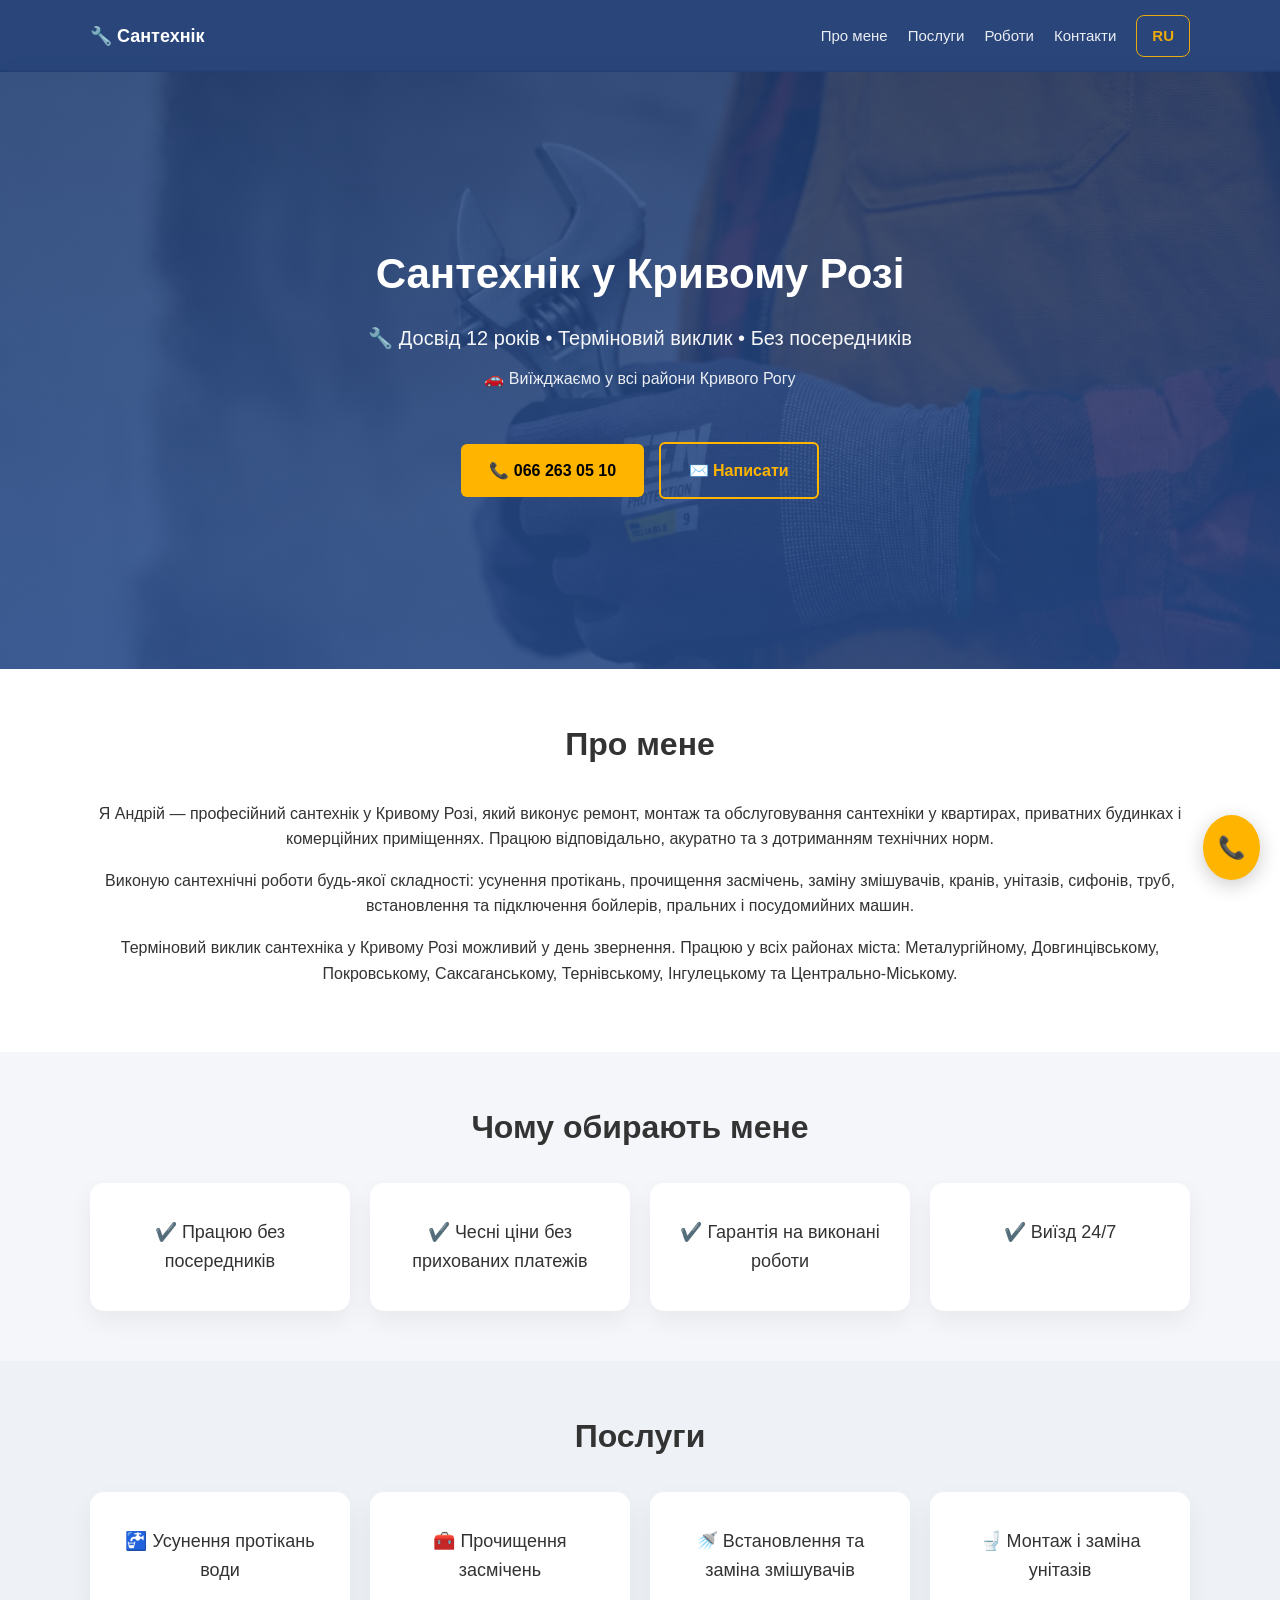
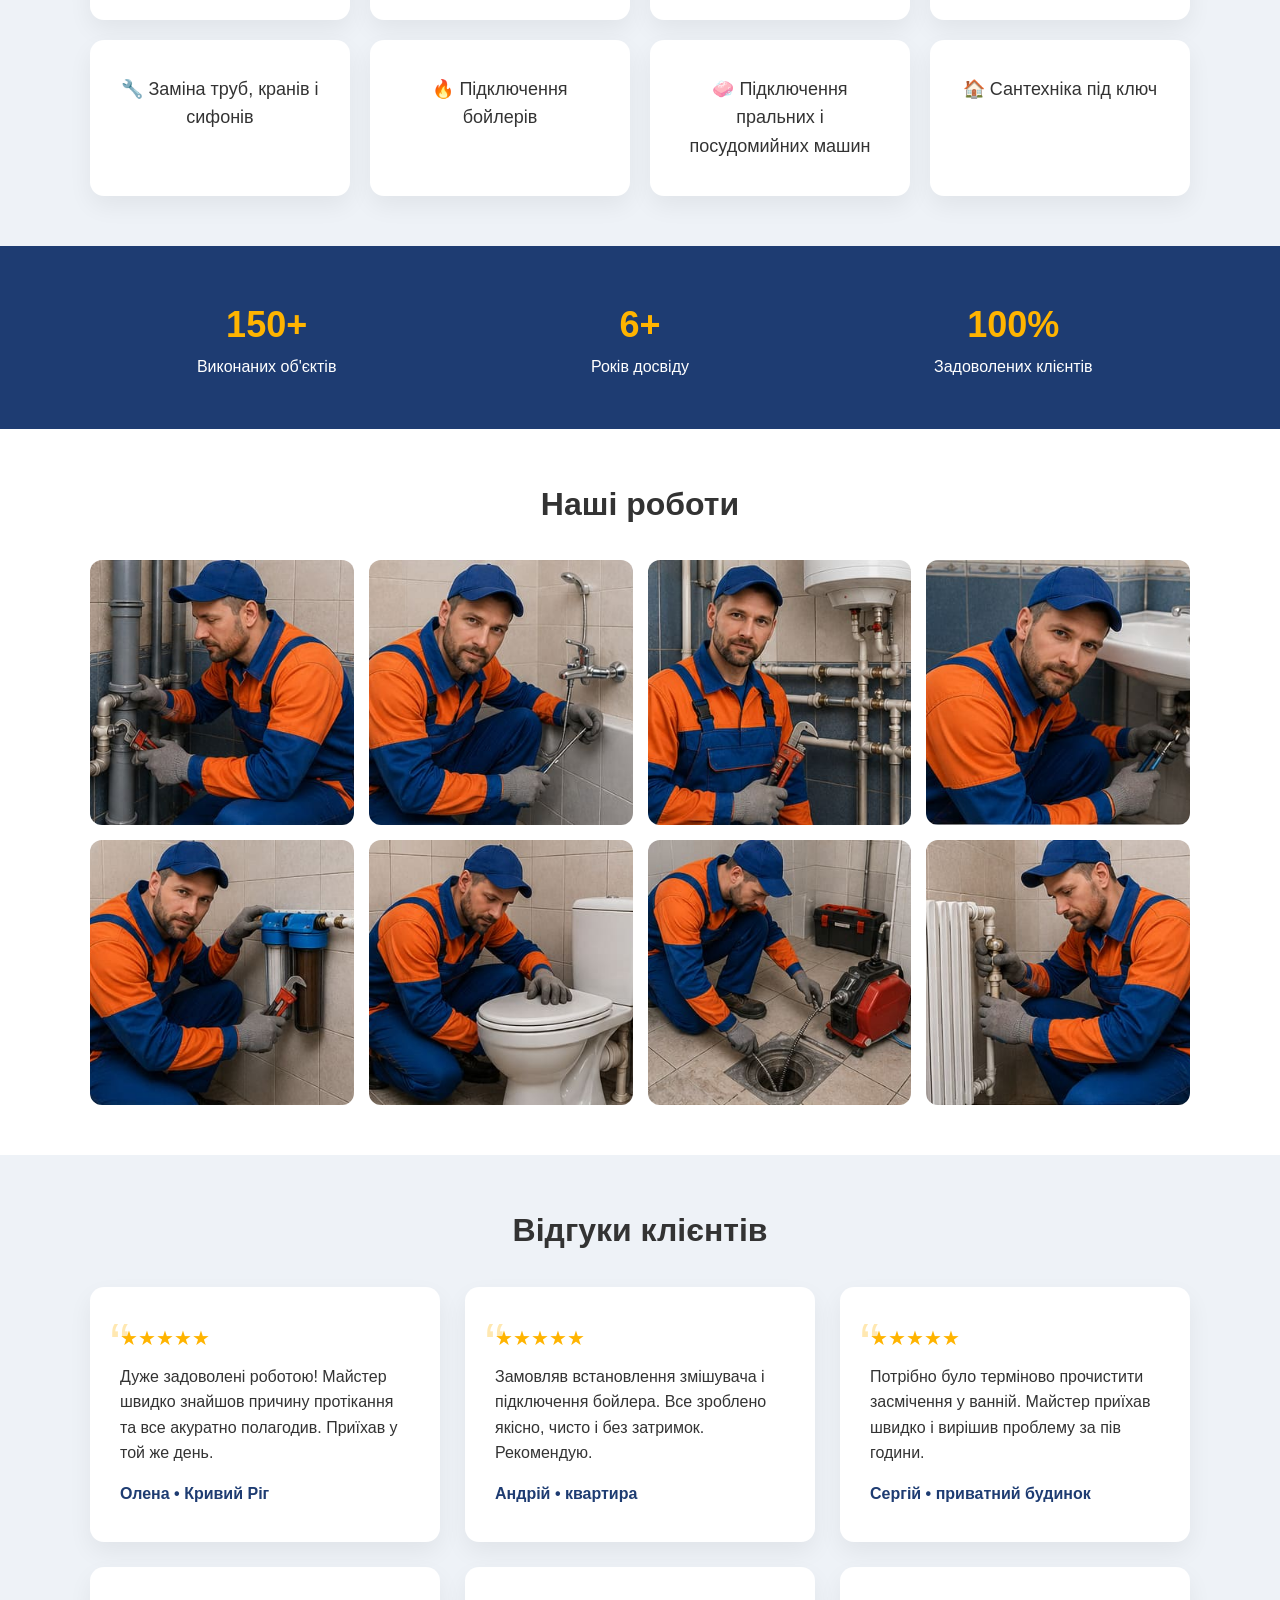
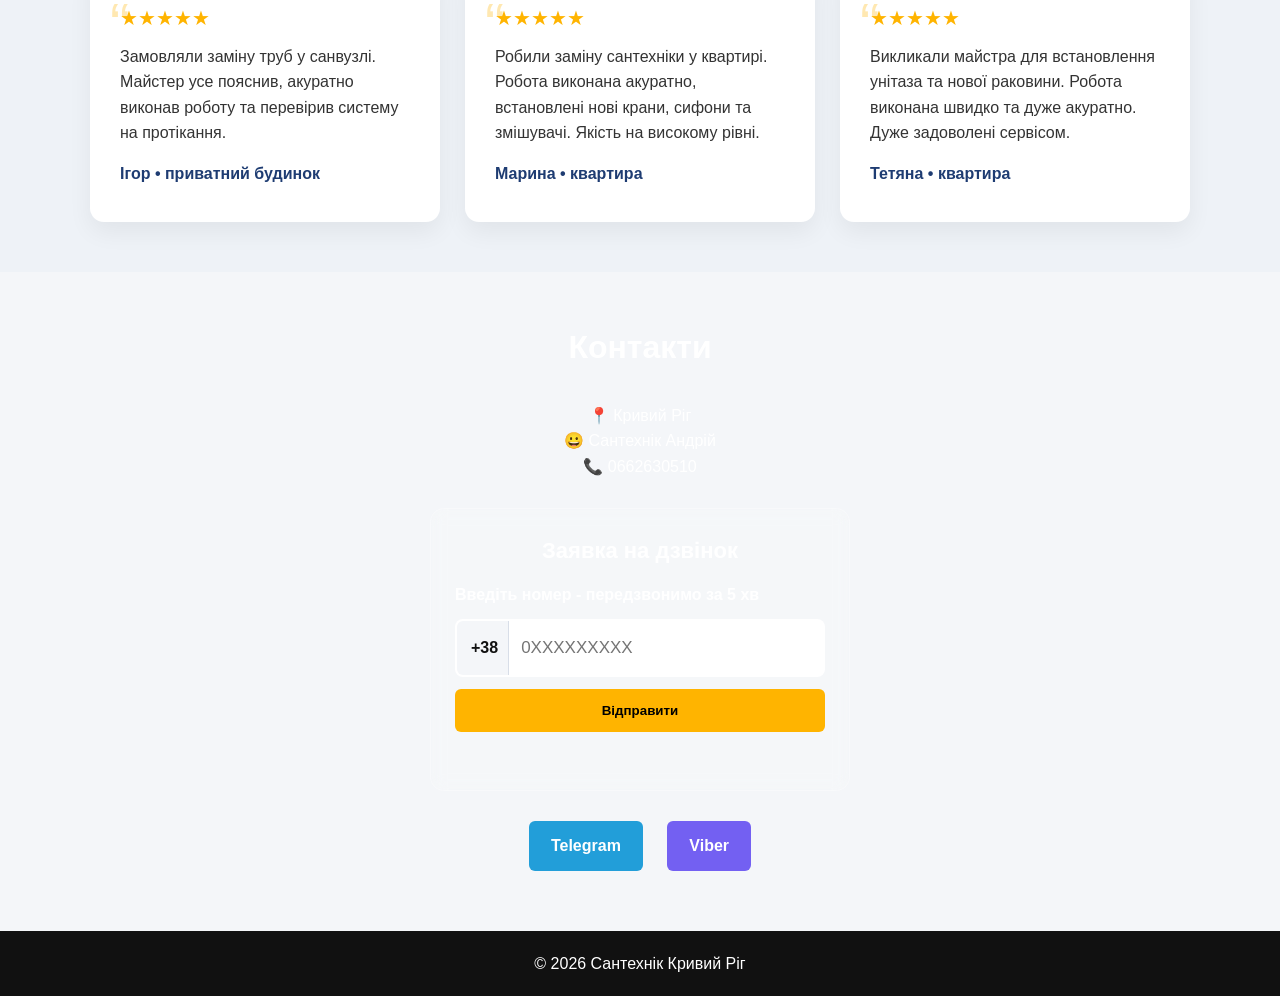
==== index.html @ 6a86d787 "Update index.html" ====
<!DOCTYPE html>
<html lang="uk">
<head>
<meta charset="UTF-8">
<meta name="viewport" content="width=device-width, initial-scale=1.0">

<title>Сантехнік у Кривому Розі | Виклик сантехніка 24/7</title>
<meta name="description" content="Приватний сантехнік у Кривому Розі. Терміновий виклик, усунення протікань і засмічень, заміна змішувачів, унітазів, труб, сифонів та підключення бойлерів. Виїзд у день звернення.">
<meta name="keywords" content="сантехнік кривий ріг, виклик сантехніка кривий ріг, аварійний сантехнік кривий ріг, сантехнічні роботи кривий ріг, ремонт сантехніки кривий ріг, прочищення засмічень кривий ріг, заміна труб кривий ріг">

<link rel="canonical" href="https://santehnik-krivoy-rog.pp.ua/">
<link rel="alternate" hreflang="uk" href="https://santehnik-krivoy-rog.pp.ua/">
<link rel="alternate" hreflang="ru" href="https://santehnik-krivoy-rog.pp.ua/ru/">
<link rel="alternate" hreflang="x-default" href="https://santehnik-krivoy-rog.pp.ua/">

<link rel="stylesheet" href="style.css">
<link rel="icon" href="./images/logo.svg" type="image/svg+xml">

<script type="application/ld+json">
{
  "@context": "https://schema.org",
  "@type": [
    "ProfessionalService",
    "Plumber"
  ],
  "name": "Сантехнік у Кривому Розі — приватний майстер",
  "image": "https://santehnik-krivoy-rog.pp.ua/images/logo.svg",
  "description": "Приватний сантехнік у Кривому Розі. Терміновий виклик, усунення протікань і засмічень, заміна змішувачів, труб, сифонів та підключення бойлерів.",
  "url": "https://santehnik-krivoy-rog.pp.ua",
  "telephone": "+380662630510",
  "priceRange": "від 500 грн",
  "openingHours": "Mo-Su 00:00-23:59",
  "address": {
    "@type": "PostalAddress",
    "addressLocality": "Кривий Ріг",
    "addressRegion": "Дніпропетровська область",
    "postalCode": "50000",
    "addressCountry": "UA"
  },
  "areaServed": [
    {
      "@type": "Place",
      "name": "Металургійний район, Кривий Ріг"
    },
    {
      "@type": "Place",
      "name": "Довгинцівський район, Кривий Ріг"
    },
    {
      "@type": "Place",
      "name": "Покровський район, Кривий Ріг"
    },
    {
      "@type": "Place",
      "name": "Саксаганський район, Кривий Ріг"
    },
    {
      "@type": "Place",
      "name": "Тернівський район, Кривий Ріг"
    },
    {
      "@type": "Place",
      "name": "Інгулецький район, Кривий Ріг"
    },
    {
      "@type": "Place",
      "name": "Центрально-Міський район, Кривий Ріг"
    },
    {
      "@type": "Place",
      "name": "95 квартал, Кривий Ріг"
    },
    {
      "@type": "Place",
      "name": "Соцмісто, Кривий Ріг"
    },
    {
      "@type": "Place",
      "name": "Ювілейна, Кривий Ріг"
    }
  ]
}
</script>
</head>

<body>
<nav class="navbar" id="navbar">
  <div class="nav-container">
    <div class="logo">🔧 Сантехнік</div>
    <button class="burger" id="burger" aria-label="Меню" aria-expanded="false">☰</button>
    <div class="nav-links" id="navLinks">
      <a href="#about">Про мене</a>
      <a href="#services">Послуги</a>
      <a href="#works">Роботи</a>
      <a href="#contacts">Контакти</a>
      <a href="/ru/" class="lang-switch-btn">RU</a>
    </div>
  </div>
</nav>

<header>
  <div class="container hero">
    <h1>Сантехнік у Кривому Розі</h1>
    <p class="subtitle">🔧 Досвід 12 років • Терміновий виклик • Без посередників</p>
    <p class="areas">🚗 Виїжджаємо у всі райони Кривого Рогу</p>
    <div class="hero-buttons">
      <a href="tel:+380662630510" class="btn">📞 066 263 05 10</a>
      <a href="#callback" class="btn btn-outline">✉️ Написати</a>
    </div>
  </div>
</header>

<main>
<section id="about" class="about">
  <div class="container">
    <h2>Про мене</h2>
    <p>Я Андрій — професійний сантехнік у Кривому Розі, який виконує ремонт, монтаж та обслуговування сантехніки у квартирах, приватних будинках і комерційних приміщеннях. Працюю відповідально, акуратно та з дотриманням технічних норм.</p>
    <p>Виконую сантехнічні роботи будь-якої складності: усунення протікань, прочищення засмічень, заміну змішувачів, кранів, унітазів, сифонів, труб, встановлення та підключення бойлерів, пральних і посудомийних машин.</p>
    <p>Терміновий виклик сантехніка у Кривому Розі можливий у день звернення. Працюю у всіх районах міста: Металургійному, Довгинцівському, Покровському, Саксаганському, Тернівському, Інгулецькому та Центрально-Міському.</p>
  </div>
</section>

<section class="advantages">
  <div class="container">
    <h2>Чому обирають мене</h2>
    <div class="grid">
      <div class="card">✔️ Працюю без посередників</div>
      <div class="card">✔️ Чесні ціни без прихованих платежів</div>
      <div class="card">✔️ Гарантія на виконані роботи</div>
      <div class="card">✔️ Виїзд 24/7</div>
    </div>
  </div>
</section>

<section id="services" class="services">
  <div class="container">
    <h2>Послуги</h2>
    <div class="grid">
      <div class="card">🚰 Усунення протікань води</div>
      <div class="card">🧰 Прочищення засмічень</div>
      <div class="card">🚿 Встановлення та заміна змішувачів</div>
      <div class="card">🚽 Монтаж і заміна унітазів</div>
      <div class="card">🔧 Заміна труб, кранів і сифонів</div>
      <div class="card">🔥 Підключення бойлерів</div>
      <div class="card">🧼 Підключення пральних і посудомийних машин</div>
      <div class="card">🏠 Сантехніка під ключ</div>
    </div>
  </div>
</section>

<section class="stats">
  <div class="container grid">
    <div class="stat"><h3>150+</h3><p>Виконаних об'єктів</p></div>
<div class="stat"><h3>6+</h3><p>Років досвіду</p></div>
<div class="stat"><h3>100%</h3><p>Задоволених клієнтів</p></div>
  </div>
</section>

<section id="works" class="works">
  <div class="container">
    <h2>Наші роботи</h2>
    <div class="gallery">
      <img src="./images/photo_2026-03-04_13-19-32.jpg" loading="lazy" alt="Ремонт сантехніки">
      <img src="./images/photo_2026-03-04_13-22-49.jpg" loading="lazy" alt="Встановлення змішувача">
      <img src="./images/photo_2026-03-04_13-22-53.jpg" loading="lazy" alt="Підключення бойлера">
      <img src="./images/photo_2026-03-04_13-22-56.jpg" loading="lazy" alt="Заміна труб">
      <img src="./images/photo_2026-03-04_13-23-02.jpg" loading="lazy" alt="Усунення протікання">
      <img src="./images/photo_2026-03-04_13-23-06.jpg" loading="lazy" alt="Монтаж унітаза">
      <img src="./images/photo_2026-03-04_13-23-27.jpg" loading="lazy" alt="Прочищення засмічення">
      <img src="./images/photo_2026-03-04_13-23-31.jpg" loading="lazy" alt="Сантехнічні роботи">
    </div>
  </div>
</section>

<section class="reviews">
  <div class="container">
    <h2>Відгуки клієнтів</h2>
    <div class="reviews-grid">
      <div class="review">
        <div class="stars">★★★★★</div>
        <p class="review-text">Дуже задоволені роботою! Майстер швидко знайшов причину протікання та все акуратно полагодив. Приїхав у той же день.</p>
        <p class="review-author">Олена • Кривий Ріг</p>
      </div>
      <div class="review">
        <div class="stars">★★★★★</div>
        <p class="review-text">Замовляв встановлення змішувача і підключення бойлера. Все зроблено якісно, чисто і без затримок. Рекомендую.</p>
        <p class="review-author">Андрій • квартира</p>
      </div>
      <div class="review">
        <div class="stars">★★★★★</div>
        <p class="review-text">Потрібно було терміново прочистити засмічення у ванній. Майстер приїхав швидко і вирішив проблему за пів години.</p>
        <p class="review-author">Сергій • приватний будинок</p>
      </div>
      <div class="review">
        <div class="stars">★★★★★</div>
        <p class="review-text">Замовляли заміну труб у санвузлі. Майстер усе пояснив, акуратно виконав роботу та перевірив систему на протікання.</p>
        <p class="review-author">Ігор • приватний будинок</p>
      </div>
      <div class="review">
        <div class="stars">★★★★★</div>
        <p class="review-text">Робили заміну сантехніки у квартирі. Робота виконана акуратно, встановлені нові крани, сифони та змішувачі. Якість на високому рівні.</p>
        <p class="review-author">Марина • квартира</p>
      </div>
      <div class="review">
        <div class="stars">★★★★★</div>
        <p class="review-text">Викликали майстра для встановлення унітаза та нової раковини. Робота виконана швидко та дуже акуратно. Дуже задоволені сервісом.</p>
        <p class="review-author">Тетяна • квартира</p>
      </div>
    </div>
  </div>
</section>

<section class="contacts" id="contacts">
  <div class="container">
    <h2>Контакти</h2>
    <p>📍 Кривий Ріг</p>
    <p>😀 Сантехнік Андрій</p>
    <p>📞 <a href="tel:+380662630510">0662630510</a></p>

    <div class="callback-box" id="callback">
      <h3>Заявка на дзвінок</h3>
      <form class="lead-form" action="https://elektrik.vip/send.php" method="post" novalidate>
        <input type="hidden" name="lang" value="uk">
        <input type="hidden" name="page_url" value="">
        <input type="hidden" name="source" value="">
        <input type="hidden" name="started_at" value="">
        <input type="text" name="website" class="hp-field" tabindex="-1" autocomplete="off" aria-hidden="true">
        <label class="phone-label" for="phone-uk">Введіть номер - передзвонимо за 5 хв</label>
        <div class="phone-row">
          <span class="phone-prefix">+38</span>
          <input id="phone-uk" class="phone-input" type="tel" name="phone_local" inputmode="numeric" autocomplete="tel" maxlength="10" pattern="0[0-9]{9}" placeholder="0XXXXXXXXX" required>
        </div>
        <button type="submit" class="btn form-submit">Відправити</button>
        <p class="form-message" role="status" aria-live="polite"></p>
      </form>
    </div>

    <div class="social-buttons">
      <a href="https://t.me/santehnik_andrey" target="_blank" rel="noopener" class="social tg">Telegram</a>
      <a href="viber://chat?number=380662630510" class="social vb">Viber</a>
    </div>
  </div>
</section>

<a href="tel:+380662630510" class="floating-call" aria-label="Подзвонити сантехніку">📞</a>
</main>

<footer>
  <p>© 2026 Сантехнік Кривий Ріг</p>
</footer>

<script src="script.js"></script>
</body>
</html>
---- style.css ----
* {
    margin: 0;
    padding: 0;
    box-sizing: border-box;
    font-family: Arial, sans-serif;
}

html {
    scroll-behavior: auto;

const navbar = document.getElementById('navbar');
const burger = document.getElementById('burger');
const navLinks = document.getElementById('navLinks');

if (navbar) {
    window.addEventListener('scroll', () => {
        const currentScroll = window.pageYOffset;

        if (currentScroll <= 0) {
            navbar.classList.remove('hide');
            lastScroll = 0;
            return;
        }

        navbar.classList.toggle('hide', currentScroll > lastScroll);
        lastScroll = currentScroll;
    });
}

if (burger && navLinks) {
    burger.addEventListener('click', () => {
        const isActive = navLinks.classList.toggle('active');
        burger.setAttribute('aria-expanded', String(isActive));
    });

    document.querySelectorAll('.nav-links a').forEach(link => {
        link.addEventListener('click', () => {
            navLinks.classList.remove('active');
            burger.setAttribute('aria-expanded', 'false');
        });
    });
}

const LEAD_COOLDOWN_MS = 30 * 60 * 1000;

function getSource() {
    const params = new URLSearchParams(window.location.search);

    const utm = [
        'utm_source',
        'utm_medium',
        'utm_campaign',
        'utm_term',
        'utm_content'
    ]
        .map(key => params.get(key) ? `${key}=${params.get(key)}` : '')
        .filter(Boolean)
        .join('; ');

    return utm || document.referrer || 'Прямой заход';
}

function formatWait(ms) {
    const minutes = Math.ceil(ms / 60000);

    return document.documentElement.lang === 'uk'
        ? `Повторну заявку можна відправити через ${minutes} хв.`
        : `Повторную заявку можно отправить через ${minutes} мин.`;
}

document.querySelectorAll('.lead-form').forEach(form => {
    const phoneInput = form.querySelector('.phone-input');
    const message = form.querySelector('.form-message');
    const button = form.querySelector('.form-submit');

    if (!phoneInput || !message || !button) return;

    const startedAt = form.querySelector('input[name="started_at"]');

    if (startedAt) {
        startedAt.value = String(Date.now());
    }

    phoneInput.addEventListener('focus', () => {
        if (!phoneInput.value.trim()) {
            phoneInput.value = '0';
        }
    });

    phoneInput.addEventListener('input', () => {
        let value = phoneInput.value.replace(/\D/g, '');

        if (value.startsWith('38')) {
            value = value.slice(2);
        }

        if (value.startsWith('8')) {
            value = '0' + value.slice(1);
        }

        if (value.length && value[0] !== '0') {
            value = '0' + value.replace(/^0+/, '');
        }

        phoneInput.value = value.slice(0, 10);
    });

    form.addEventListener('submit', async event => {
        event.preventDefault();

        message.className = 'form-message';
        message.textContent = '';

        const lastSent = Number(localStorage.getItem('lead_last_sent') || 0);
        const wait = LEAD_COOLDOWN_MS - (Date.now() - lastSent);

        if (wait > 0) {
            message.classList.add('error');
            message.textContent = formatWait(wait);
            return;
        }

        const phone = phoneInput.value.replace(/\D/g, '');

        if (!/^0\d{9}$/.test(phone)) {
            message.classList.add('error');
            message.textContent = document.documentElement.lang === 'uk'
                ? 'Введіть 10 цифр номера, починаючи з 0.'
                : 'Введите 10 цифр номера, начиная с 0.';
            phoneInput.focus();
            return;
        }

        button.disabled = true;
        button.textContent = document.documentElement.lang === 'uk'
            ? 'Відправляємо...'
            : 'Отправляем...';

        try {
            const formData = new FormData(form);

            formData.set('phone', '+38' + phone);
            formData.set('page_url', window.location.href);
            formData.set('source', getSource());

            const response = await fetch(form.action, {
                method: 'POST',
                body: formData
            });

            const data = await response.json();

            if (!response.ok || !data.ok) {
                throw new Error(data.message || 'send_error');
            }

            localStorage.setItem('lead_last_sent', String(Date.now()));

            form.reset();

            if (startedAt) {
                startedAt.value = String(Date.now());
            }

            message.classList.add('success');
            message.textContent = data.message || (
                document.documentElement.lang === 'uk'
                    ? 'Дякуємо! Заявку відправлено.'
                    : 'Спасибо! Заявка отправлена.'
            );

        } catch (error) {
            message.classList.add('error');
            message.textContent = error.message || (
                document.documentElement.lang === 'uk'
                    ? 'Помилка відправки. Спробуйте ще раз або зателефонуйте.'
                    : 'Ошибка отправки. Попробуйте ещё раз или позвоните.'
            );
        } finally {
            button.disabled = false;
            button.textContent = document.documentElement.lang === 'uk'
                ? 'Відправити'
                : 'Отправить';
        }
    });
});;

const navbar = document.getElementById('navbar');
const burger = document.getElementById('burger');
const navLinks = document.getElementById('navLinks');

if (navbar) {
    window.addEventListener('scroll', () => {
        const currentScroll = window.pageYOffset;

        if (currentScroll <= 0) {
            navbar.classList.remove('hide');
            lastScroll = 0;
            return;
        }

        navbar.classList.toggle('hide', currentScroll > lastScroll);
        lastScroll = currentScroll;
    });
}

if (burger && navLinks) {
    burger.addEventListener('click', () => {
        const isActive = navLinks.classList.toggle('active');
        burger.setAttribute('aria-expanded', String(isActive));
    });

    document.querySelectorAll('.nav-links a').forEach(link => {
        link.addEventListener('click', () => {
            navLinks.classList.remove('active');
            burger.setAttribute('aria-expanded', 'false');
        });
    });
}

const LEAD_COOLDOWN_MS = 30 * 60 * 1000;

function getSource() {
    const params = new URLSearchParams(window.location.search);

    const utm = [
        'utm_source',
        'utm_medium',
        'utm_campaign',
        'utm_term',
        'utm_content'
    ]
        .map(key => params.get(key) ? `${key}=${params.get(key)}` : '')
        .filter(Boolean)
        .join('; ');

    return utm || document.referrer || 'Прямой заход';
}

function formatWait(ms) {
    const minutes = Math.ceil(ms / 60000);

    return document.documentElement.lang === 'uk'
        ? `Повторну заявку можна відправити через ${minutes} хв.`
        : `Повторную заявку можно отправить через ${minutes} мин.`;
}

document.querySelectorAll('.lead-form').forEach(form => {
    const phoneInput = form.querySelector('.phone-input');
    const message = form.querySelector('.form-message');
    const button = form.querySelector('.form-submit');

    if (!phoneInput || !message || !button) return;

    const startedAt = form.querySelector('input[name="started_at"]');

    if (startedAt) {
        startedAt.value = String(Date.now());
    }

    phoneInput.addEventListener('focus', () => {
        if (!phoneInput.value.trim()) {
            phoneInput.value = '0';
        }
    });

    phoneInput.addEventListener('input', () => {
        let value = phoneInput.value.replace(/\D/g, '');

        if (value.startsWith('38')) {
            value = value.slice(2);
        }

        if (value.startsWith('8')) {
            value = '0' + value.slice(1);
        }

        if (value.length && value[0] !== '0') {
            value = '0' + value.replace(/^0+/, '');
        }

        phoneInput.value = value.slice(0, 10);
    });

    form.addEventListener('submit', async event => {
        event.preventDefault();

        message.className = 'form-message';
        message.textContent = '';

        const lastSent = Number(localStorage.getItem('lead_last_sent') || 0);
        const wait = LEAD_COOLDOWN_MS - (Date.now() - lastSent);

        if (wait > 0) {
            message.classList.add('error');
            message.textContent = formatWait(wait);
            return;
        }

        const phone = phoneInput.value.replace(/\D/g, '');

        if (!/^0\d{9}$/.test(phone)) {
            message.classList.add('error');
            message.textContent = document.documentElement.lang === 'uk'
                ? 'Введіть 10 цифр номера, починаючи з 0.'
                : 'Введите 10 цифр номера, начиная с 0.';
            phoneInput.focus();
            return;
        }

        button.disabled = true;
        button.textContent = document.documentElement.lang === 'uk'
            ? 'Відправляємо...'
            : 'Отправляем...';

        try {
            const formData = new FormData(form);

            formData.set('phone', '+38' + phone);
            formData.set('page_url', window.location.href);
            formData.set('source', getSource());

            const response = await fetch(form.action, {
                method: 'POST',
                body: formData
            });

            const data = await response.json();

            if (!response.ok || !data.ok) {
                throw new Error(data.message || 'send_error');
            }

            localStorage.setItem('lead_last_sent', String(Date.now()));

            form.reset();

            if (startedAt) {
                startedAt.value = String(Date.now());
            }

            message.classList.add('success');
            message.textContent = data.message || (
                document.documentElement.lang === 'uk'
                    ? 'Дякуємо! Заявку відправлено.'
                    : 'Спасибо! Заявка отправлена.'
            );

        } catch (error) {
            message.classList.add('error');
            message.textContent = error.message || (
                document.documentElement.lang === 'uk'
                    ? 'Помилка відправки. Спробуйте ще раз або зателефонуйте.'
                    : 'Ошибка отправки. Попробуйте ещё раз или позвоните.'
            );
        } finally {
            button.disabled = false;
            button.textContent = document.documentElement.lang === 'uk'
                ? 'Відправити'
                : 'Отправить';
        }
    });
});;
}

body {
    padding-top: 70px;
    background: #f4f6f9;
    color: #333;
    line-height: 1.6;
}

a {
    text-decoration: none;
    color: inherit;
}

.container {
    width: 90%;
    max-width: 1100px;
    margin: auto;
    padding: 50px 0;
}

/* NAVBAR */

.navbar {
    position: fixed;
    top: 0;
    left: 0;
    width: 100%;
    background: rgba(30, 60, 114, 0.95);
    backdrop-filter: blur(10px);
    color: white;
    z-index: 9999;
    transition: transform 0.35s ease, opacity 0.35s ease;
}

.navbar.hide {
    transform: translateY(-100%);
    opacity: 0;
}

.nav-container {
    width: 90%;
    max-width: 1100px;
    margin: auto;
    display: flex;
    justify-content: space-between;
    align-items: center;
    padding: 15px 0;
}

.logo {
    font-weight: bold;
    font-size: 18px;
}

.nav-links {
    display: flex;
    align-items: center;
}

.nav-links a {
    margin-left: 20px;
    font-size: 15px;
    opacity: 0.9;
    transition: 0.3s;
}

.nav-links a:hover {
    opacity: 1;
    color: #ffb400;
}

.lang-switch-btn {
    margin-left: 25px;
    padding: 6px 12px;
    border: 1px solid #ffb400;
    border-radius: 6px;
    color: #ffb400;
    font-weight: bold;
    transition: 0.3s;
}

.lang-switch-btn:hover {
    background: #ffb400;
    color: black;
}

/* BURGER */

.burger {
    display: none;
    font-size: 26px;
    cursor: pointer;
    background: transparent;
    border: 0;
    color: white;
}

/* HEADER */

header {
    position: relative;
    overflow: hidden;
    color: white;
    text-align: center;
    padding: 120px 20px;
}

header::before,
.contacts::before {
    content: "";
    position: absolute;
    inset: 0;
    background:
        linear-gradient(rgba(30, 60, 114, 0.85), rgba(42, 82, 152, 0.85)),
        url('images/plumber.jpg') center/cover no-repeat;
    background-attachment: fixed;
    z-index: -1;
}

header h1 {
    font-size: 42px;
}

.subtitle {
    font-size: 20px;
    margin-top: 15px;
    opacity: 0.95;
}

.areas {
    margin-top: 12px;
    font-size: 16px;
    opacity: 0.9;
}

.hero-buttons {
    margin-top: 30px;
}

.btn {
    background: #ffb400;
    color: black;
    padding: 14px 28px;
    border-radius: 6px;
    font-weight: bold;
    display: inline-block;
    margin-top: 20px;
    transition: 0.3s;
}

.btn:hover {
    background: #ffa000;
}

.btn-outline {
    background: transparent;
    border: 2px solid #ffb400;
    color: #ffb400;
    margin-left: 10px;
}

.btn-outline:hover {
    background: #ffb400;
    color: black;
}

/* SECTIONS */

section h2 {
    text-align: center;
    margin-bottom: 30px;
    font-size: 32px;
}

.about {
    background: white;
    text-align: center;
}

.about p {
    margin-bottom: 16px;
}

.advantages {
    background: #f4f6f9;
}

.services {
    background: #eef2f7;
}

.grid {
    display: grid;
    grid-template-columns: repeat(auto-fit, minmax(250px, 1fr));
    gap: 20px;
}

.card {
    background: white;
    padding: 35px 25px;
    border-radius: 14px;
    text-align: center;
    box-shadow: 0 10px 25px rgba(0, 0, 0, 0.06);
    transition: 0.35s ease;
    font-size: 18px;
}

.card:hover {
    transform: translateY(-8px);
    box-shadow: 0 15px 35px rgba(0, 0, 0, 0.12);
}

/* STATS */

.stats {
    background: #1e3c72;
    color: white;
    text-align: center;
}

.stat h3 {
    font-size: 36px;
    color: #ffb400;
}

/* WORKS GALLERY */

.works {
    background: white;
}

.gallery {
    display: grid;
    grid-template-columns: repeat(auto-fit, minmax(250px, 1fr));
    gap: 15px;
}

.gallery img {
    width: 100%;
    height: 265px;
    object-fit: cover;
    border-radius: 12px;
    transition: 0.4s ease;
    background: #dfe6f1;
}

.gallery img:hover {
    transform: scale(1.04);
    box-shadow: 0 10px 30px rgba(0, 0, 0, 0.2);
}

/* REVIEWS */

.reviews {
    background: #eef2f7;
}

.reviews-grid {
    display: grid;
    grid-template-columns: repeat(auto-fit, minmax(280px, 1fr));
    gap: 25px;
}

.review {
    background: white;
    padding: 35px 30px;
    border-radius: 14px;
    box-shadow: 0 10px 25px rgba(0, 0, 0, 0.06);
    position: relative;
    transition: 0.3s;
}

.review:hover {
    transform: translateY(-6px);
}

/* Кавычки */

.review::before {
    content: "“";
    position: absolute;
    top: 10px;
    left: 20px;
    font-size: 60px;
    color: #ffb400;
    opacity: 0.3;
}

/* Звёзды */

.stars {
    color: #ffb400;
    font-size: 20px;
    margin-bottom: 10px;
}

.review-text {
    font-size: 16px;
    margin-bottom: 15px;
}

.review-author {
    font-weight: bold;
    color: #1e3c72;
}

/* CONTACTS */

.contacts {
    position: relative;
    background-attachment: fixed;
    color: white;
    text-align: center;
    overflow: hidden;
}

.social-buttons {
    margin-top: 20px;
}

.social {
    display: inline-block;
    margin: 10px;
    padding: 12px 22px;
    border-radius: 6px;
    color: white;
    font-weight: bold;
}

.tg {
    background: #229ED9;
}

.wa {
    background: #25D366;
}

.vb {
    background: #7360F2;
}

.social:hover {
    opacity: 0.8;
}

/* FLOATING CALL */

.floating-call {
    position: fixed;
    bottom: 20px;
    right: 20px;
    background: #ffb400;
    color: black;
    font-size: 22px;
    padding: 15px;
    border-radius: 50%;
    box-shadow: 0 5px 20px rgba(0, 0, 0, 0.2);
    z-index: 1000;
}

/* FOOTER */

footer {
    background: #111;
    color: white;
    text-align: center;
    padding: 20px;
}

/* TABLET (769px – 1024px) */

@media (min-width: 769px) and (max-width: 1024px) {
    header {
        padding: 100px 20px;
    }

    header h1 {
        font-size: 36px;
    }

    .subtitle {
        font-size: 18px;
    }

    .grid,
    .gallery {
        grid-template-columns: repeat(2, 1fr);
    }

    .container {
        width: 92%;
    }
}

/* MOBILE (до 768px) */

@media (max-width: 768px) {
    body {
        padding-top: 62px;
    }

    .container {
        padding: 35px 0;
    }

    .burger {
        display: block;
    }

    .nav-links {
        position: fixed;
        top: 0;
        right: -100%;
        width: 70%;
        max-width: 320px;
        height: 100vh;
        background: #1e3c72;
        flex-direction: column;
        align-items: center;
        justify-content: center;
        display: flex;
        gap: 25px;
        transition: 0.4s ease;
    }

    .nav-links a,
    .lang-switch-btn {
        margin-left: 0;
        font-size: 18px;
    }

    .nav-links.active {
        right: 0;
    }

    header {
        padding: 80px 15px;
        text-align: center;
    }

    header h1 {
        font-size: 28px;
        line-height: 1.3;
    }

    .subtitle {
        font-size: 16px;
    }

    .hero-buttons {
        display: flex;
        flex-direction: column;
        gap: 15px;
        align-items: center;
    }

    .btn {
        width: 100%;
        max-width: 280px;
        padding: 14px;
        margin-top: 0;
    }

    .btn-outline {
        margin-left: 0;
    }

    section h2 {
        font-size: 24px;
        margin-bottom: 20px;
    }

    .grid,
    .gallery,
    .reviews-grid {
        grid-template-columns: 1fr;
    }

    .card {
        padding: 25px 20px;
        font-size: 16px;
    }

    .stat h3 {
        font-size: 28px;
    }

    .social {
        display: block;
        margin: 10px auto;
        width: 80%;
    }

    header::before,
    .contacts::before {
        background-attachment: scroll;
    }

    .floating-call {
        bottom: 15px;
        right: 15px;
        padding: 14px;
        font-size: 20px;
    }
}

/* Active language switch button like in screenshot */
.lang-switch-btn {
    border: 1px solid #ffb400;
    color: #ffb400;
    border-radius: 8px;
    padding: 8px 15px;
    font-weight: 700;
}

.burger {
    background: transparent;
    border: 0;
    color: white;
}


/* CALLBACK FORM */

.callback-box {
    max-width: 420px;
    margin: 28px auto 10px;
    padding: 24px;
    background: rgba(255,255,255,0.12);
    border: 1px solid rgba(255,255,255,0.25);
    border-radius: 14px;
    backdrop-filter: blur(8px);
}

.callback-box h3 {
    margin-bottom: 14px;
    font-size: 22px;
}

.lead-form {
    display: grid;
    gap: 12px;
}

.phone-label {
    font-weight: bold;
    text-align: left;
}

.phone-row {
    display: flex;
    align-items: center;
    background: white;
    border-radius: 8px;
    overflow: hidden;
    border: 2px solid transparent;
}

.phone-row:focus-within {
    border-color: #ffb400;
}

.phone-prefix {
    flex: 0 0 auto;
    padding: 14px 10px 14px 14px;
    color: #111;
    font-weight: bold;
    background: #f4f6f9;
    border-right: 1px solid #d8dee8;
}

.phone-input {
    width: 100%;
    border: 0;
    outline: 0;
    padding: 14px 12px;
    font-size: 17px;
    color: #111;
}

.form-submit {
    border: 0;
    cursor: pointer;
    width: 100%;
    margin-top: 0;
}

.form-submit:disabled {
    opacity: 0.65;
    cursor: not-allowed;
}

.form-message {
    min-height: 22px;
    font-weight: bold;
    font-size: 14px;
}

.form-message.success {
    color: #b8ffcf;
}

.form-message.error {
    color: #ffd0d0;
}

.hp-field {
    position: absolute;
    left: -9999px;
    opacity: 0;
}

@media (max-width: 768px) {
    .callback-box {
        padding: 20px;
    }
}
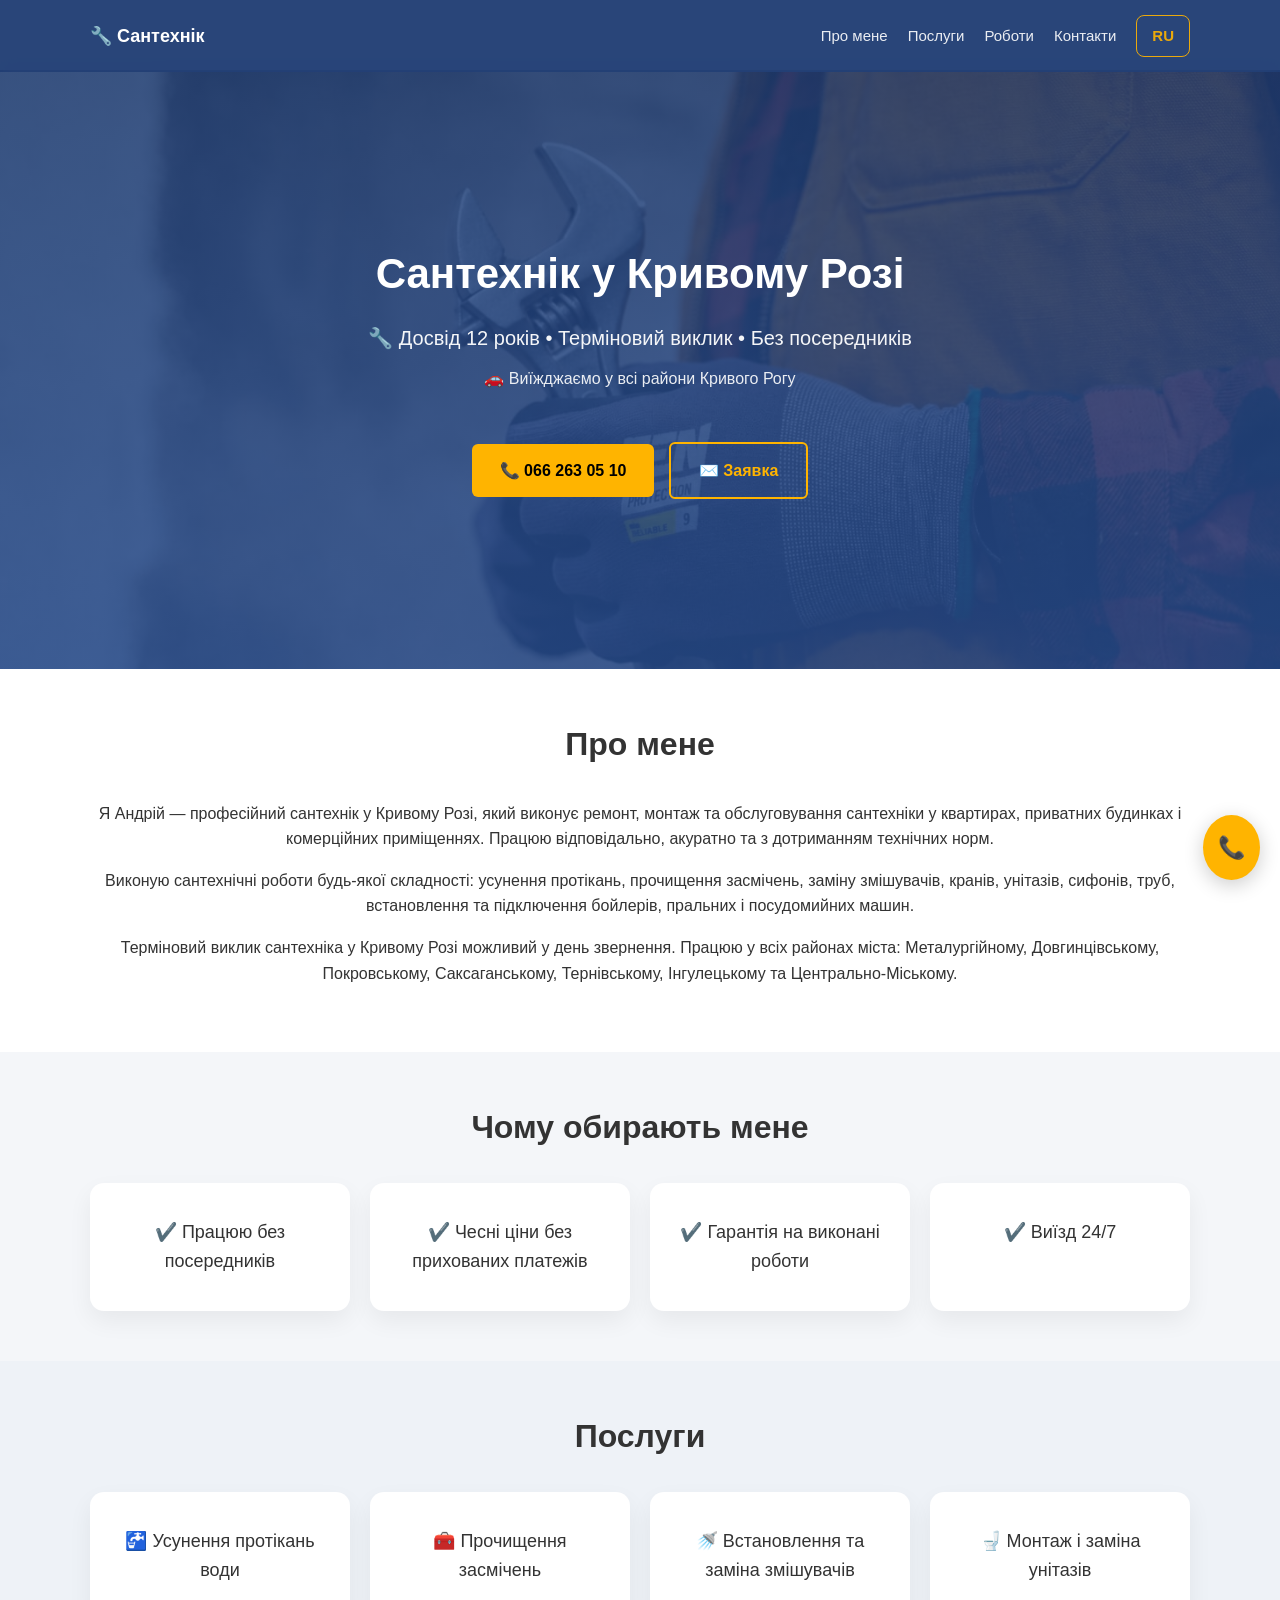
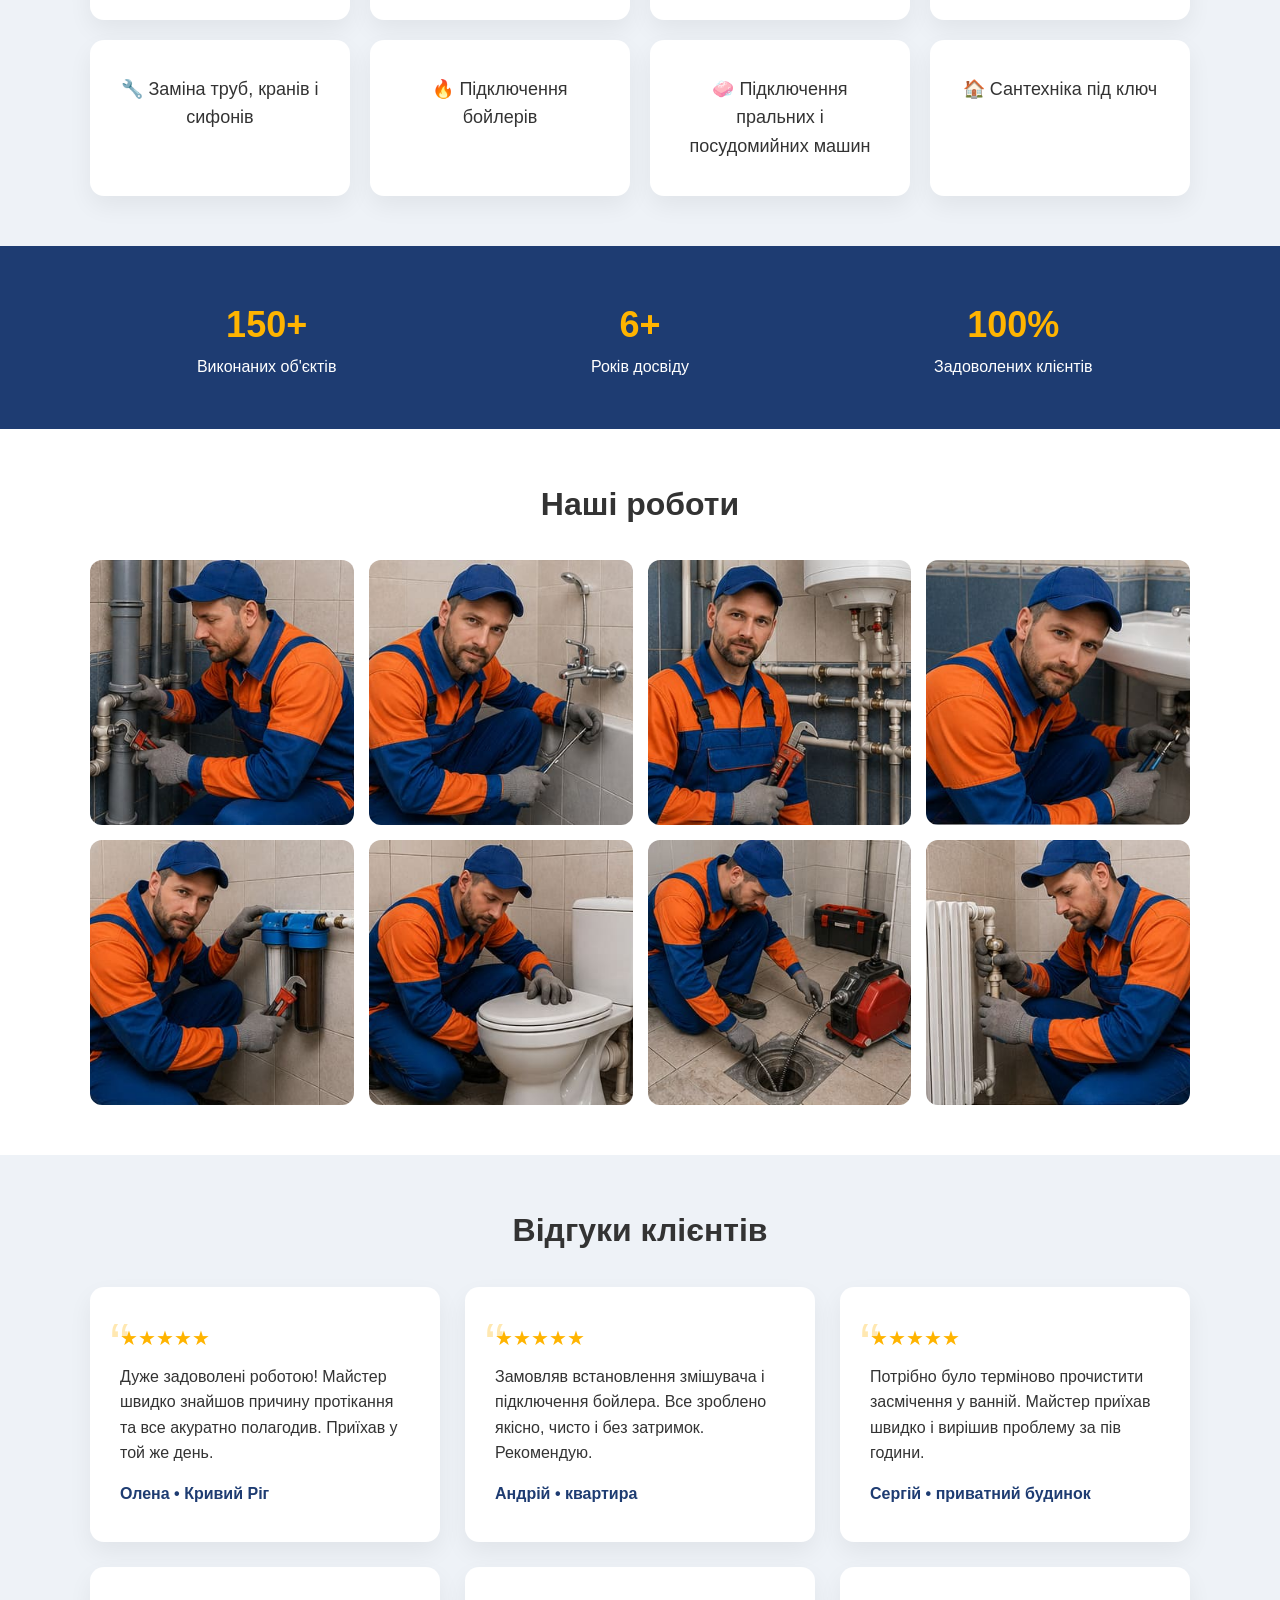
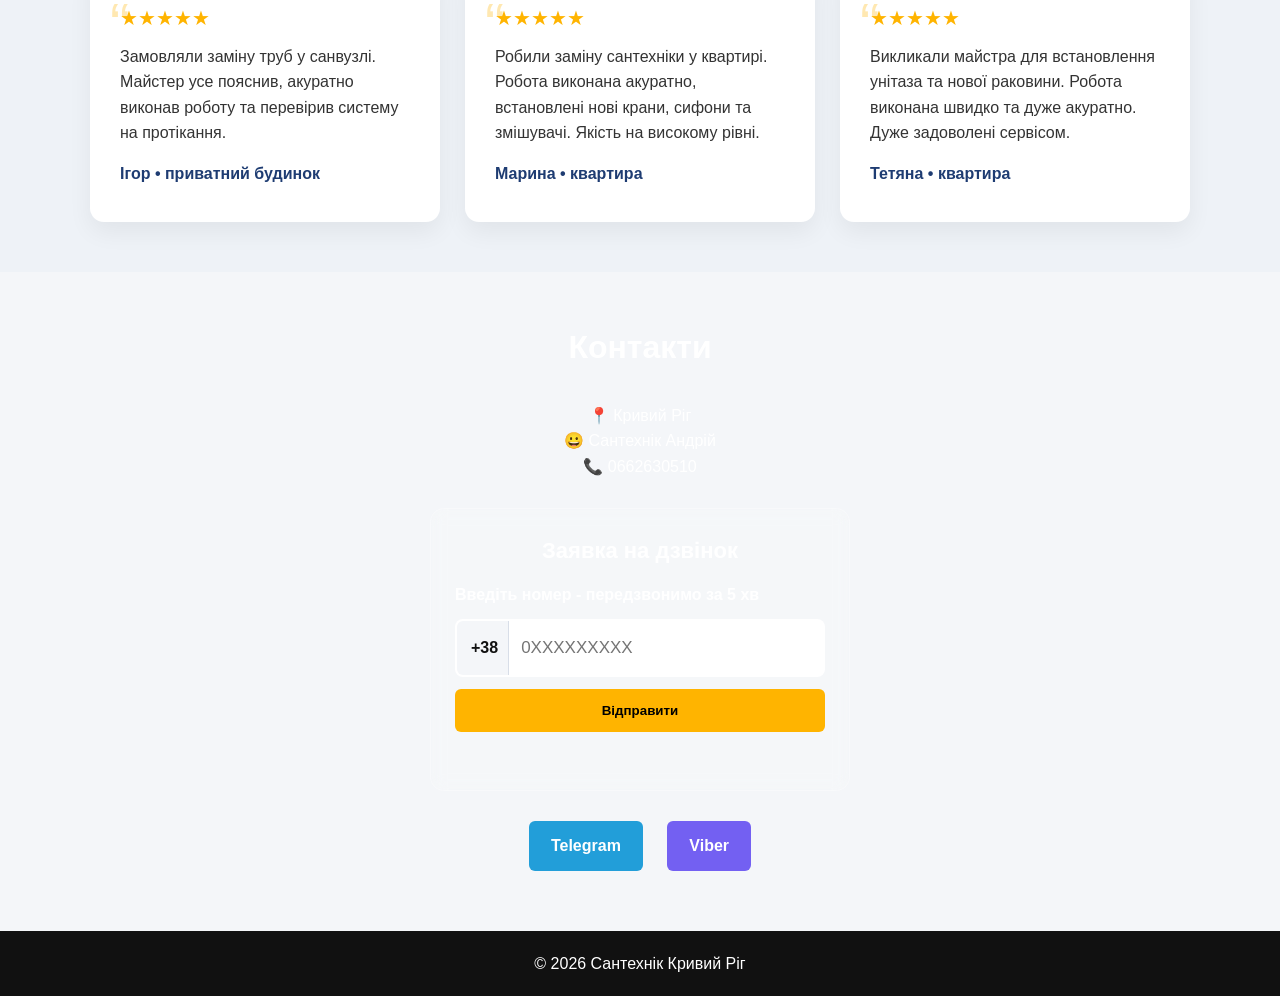
==== commit 7c84e864: "Update index.html" ====
--- a/index.html
+++ b/index.html
@@ -105,7 +105,7 @@
     <p class="areas">🚗 Виїжджаємо у всі райони Кривого Рогу</p>
     <div class="hero-buttons">
       <a href="tel:+380662630510" class="btn">📞 066 263 05 10</a>
-      <a href="#callback" class="btn btn-outline">✉️ Написати</a>
+      <a href="#callback" class="btn btn-outline">✉️ Заявка</a>
     </div>
   </div>
 </header>
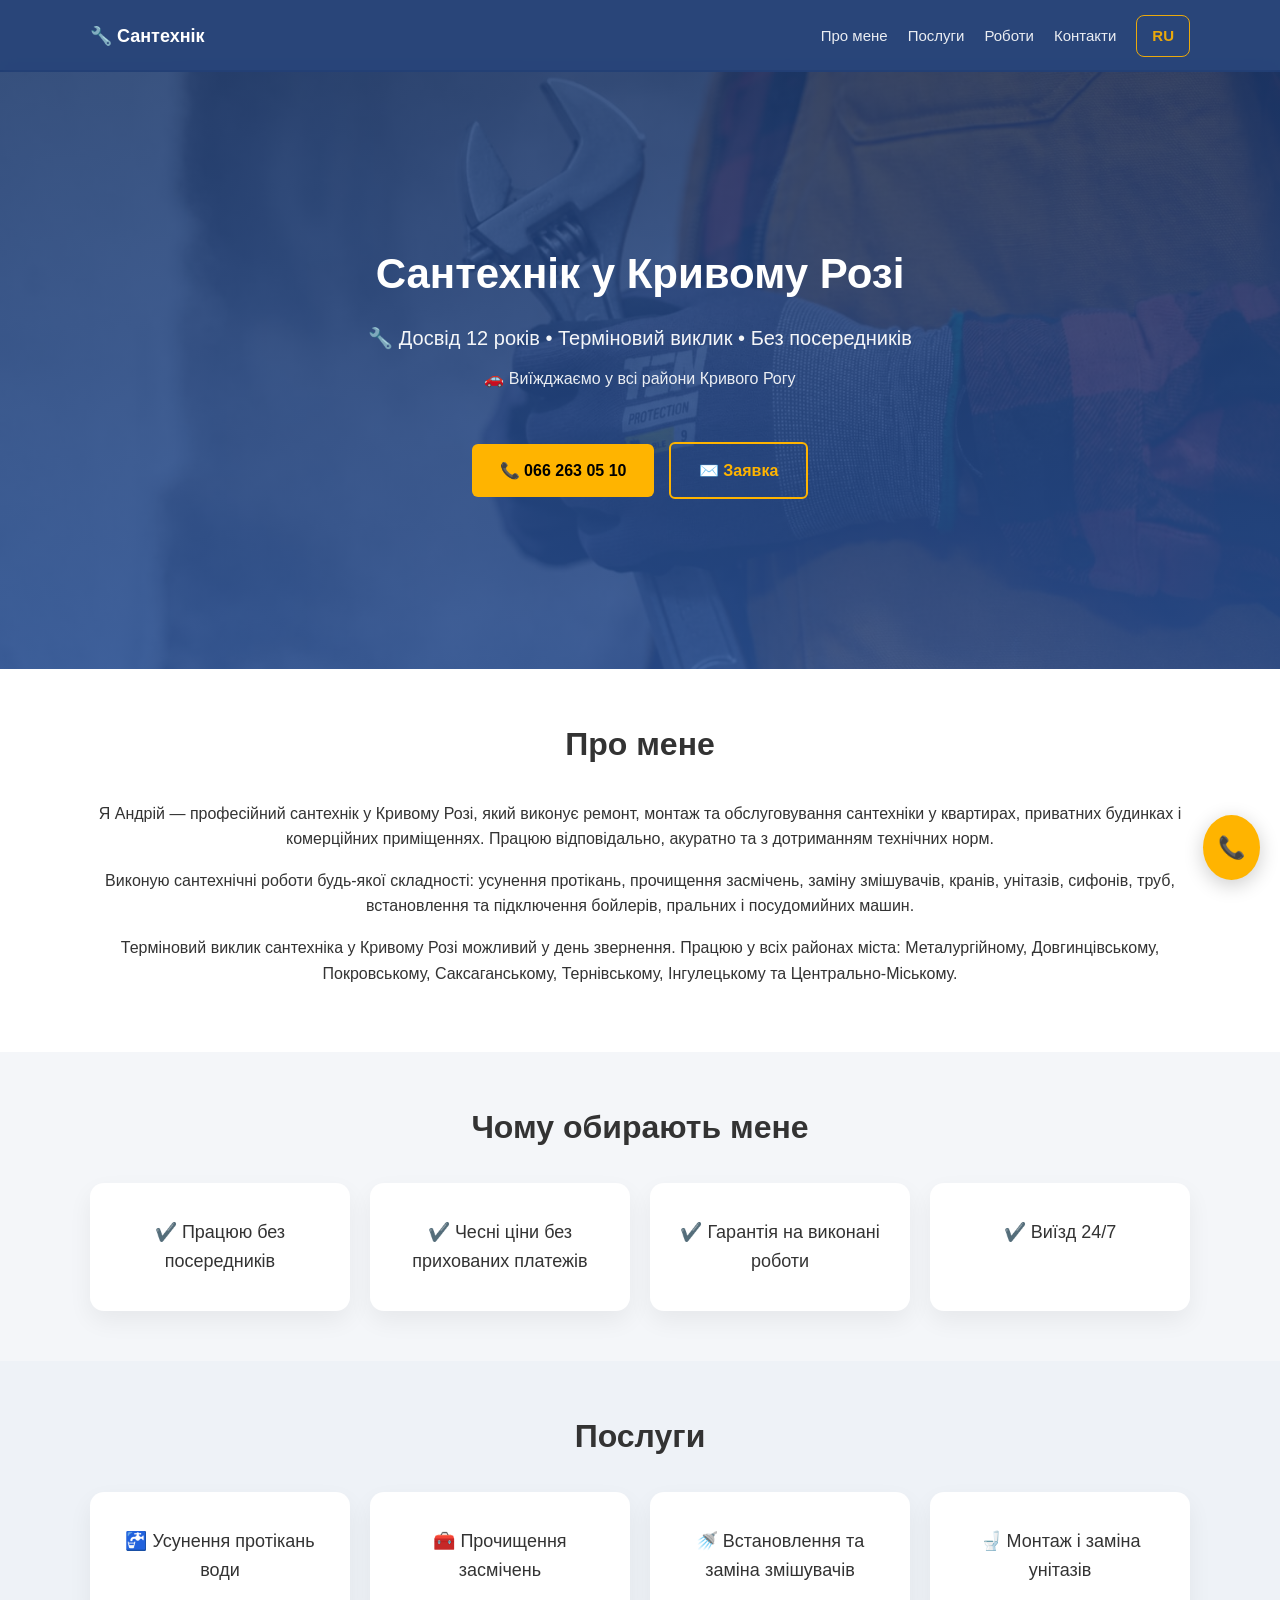
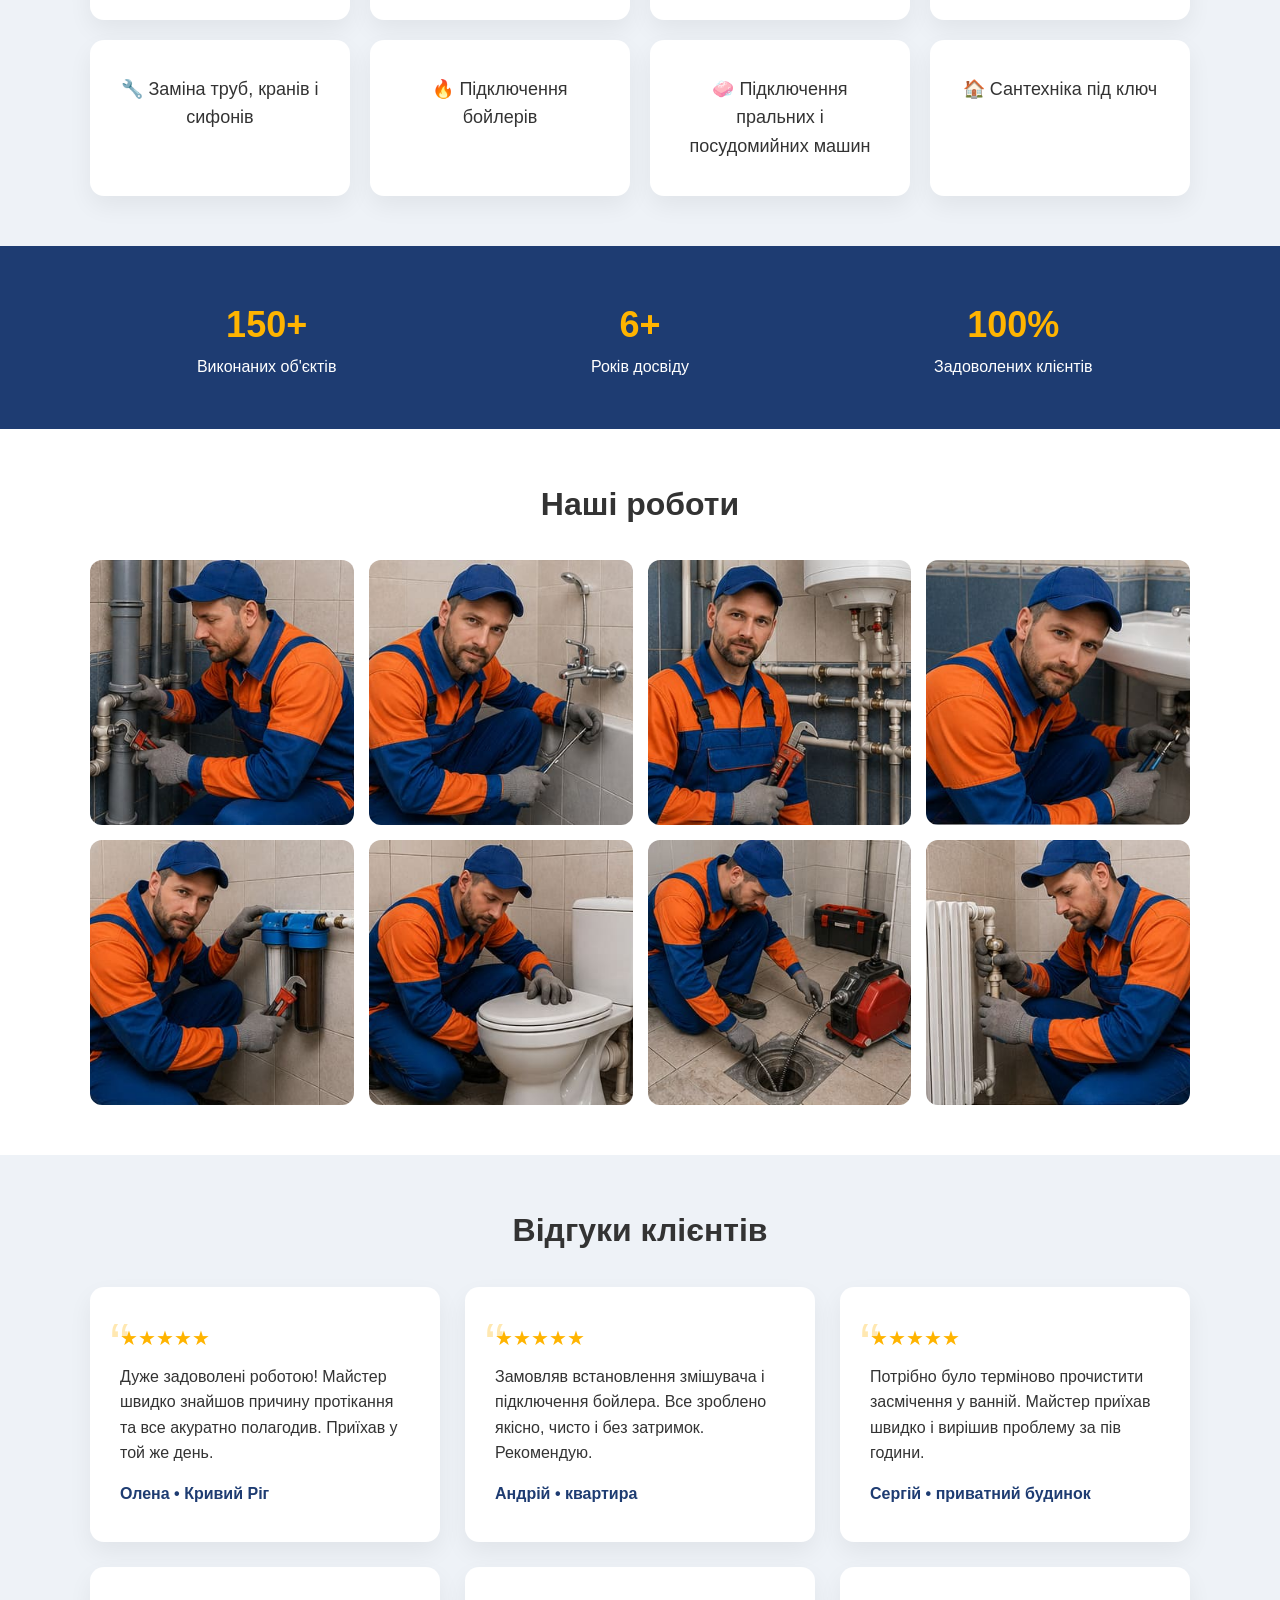
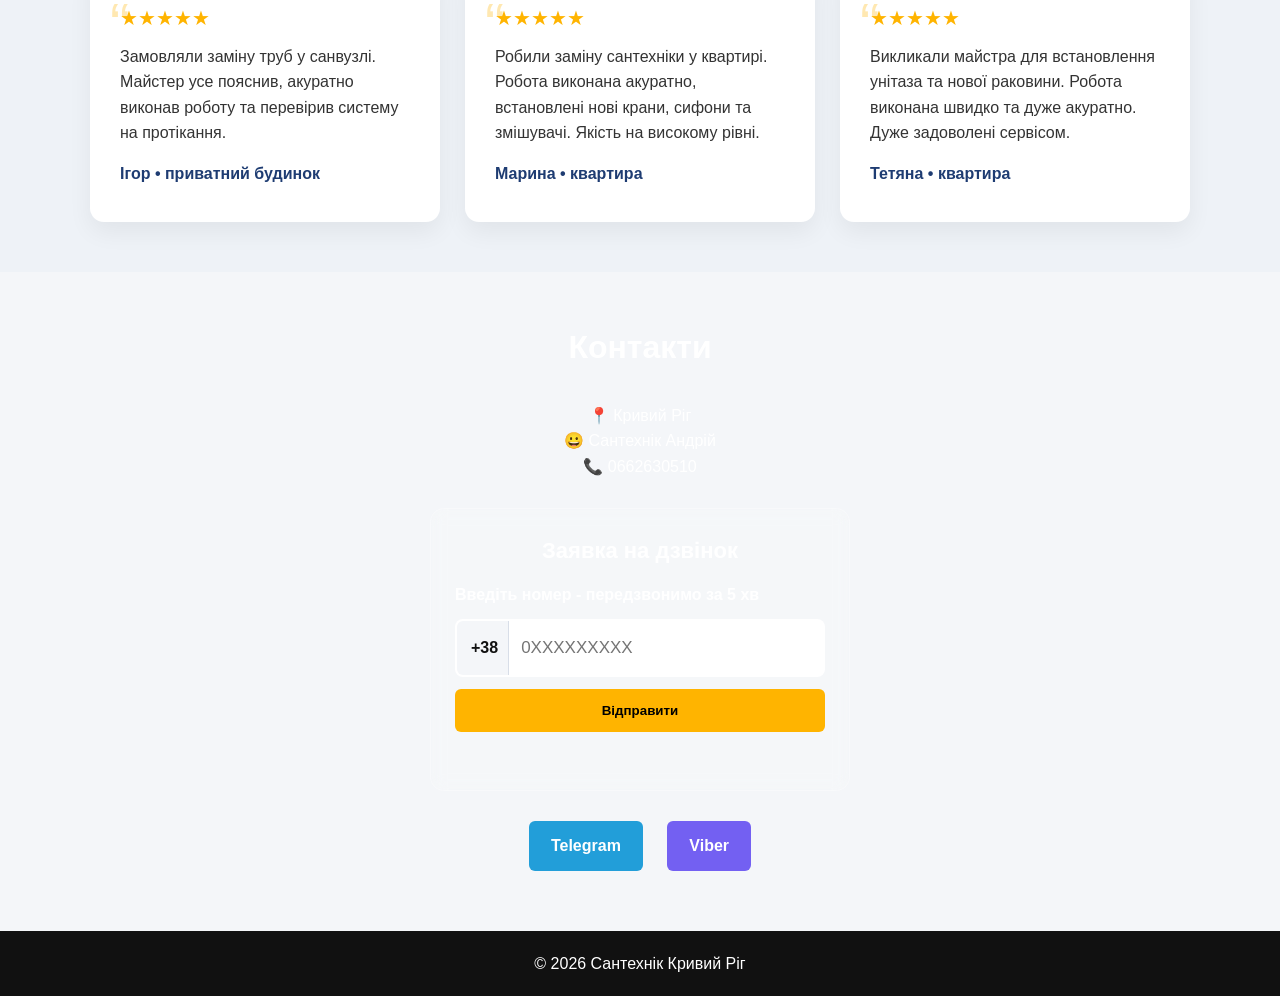
==== commit 95eb0b5e: "Add files via upload" ====
--- a/index.html
+++ b/index.html
@@ -13,8 +13,658 @@
 <link rel="alternate" hreflang="ru" href="https://santehnik-krivoy-rog.pp.ua/ru/">
 <link rel="alternate" hreflang="x-default" href="https://santehnik-krivoy-rog.pp.ua/">
 
-<link rel="stylesheet" href="style.css">
 <link rel="icon" href="./images/logo.svg" type="image/svg+xml">
+<link rel="preload" as="image" href="/images/plumber.jpg" fetchpriority="high">
+<link rel="llms" href="/llms.txt" type="text/markdown">
+<link rel="llms-full" href="/llms-full.txt" type="text/markdown">
+<meta name="robots" content="index, follow, max-image-preview:large">
+
+
+<style>
+* {
+    margin: 0;
+    padding: 0;
+    box-sizing: border-box;
+    font-family: Arial, sans-serif;
+}
+
+html {
+    scroll-behavior: auto;
+
+}
+
+body {
+    padding-top: 70px;
+    background: #f4f6f9;
+    color: #333;
+    line-height: 1.6;
+}
+
+a {
+    text-decoration: none;
+    color: inherit;
+}
+
+.container {
+    width: 90%;
+    max-width: 1100px;
+    margin: auto;
+    padding: 50px 0;
+}
+
+/* NAVBAR */
+
+.navbar {
+    position: fixed;
+    top: 0;
+    left: 0;
+    width: 100%;
+    background: rgba(30, 60, 114, 0.95);
+    backdrop-filter: blur(10px);
+    color: white;
+    z-index: 9999;
+    transition: transform 0.35s ease, opacity 0.35s ease;
+}
+
+.navbar.hide {
+    transform: translateY(-100%);
+    opacity: 0;
+}
+
+.nav-container {
+    width: 90%;
+    max-width: 1100px;
+    margin: auto;
+    display: flex;
+    justify-content: space-between;
+    align-items: center;
+    padding: 15px 0;
+}
+
+.logo {
+    font-weight: bold;
+    font-size: 18px;
+}
+
+.nav-links {
+    display: flex;
+    align-items: center;
+}
+
+.nav-links a {
+    margin-left: 20px;
+    font-size: 15px;
+    opacity: 0.9;
+    transition: 0.3s;
+}
+
+.nav-links a:hover {
+    opacity: 1;
+    color: #ffb400;
+}
+
+.lang-switch-btn {
+    margin-left: 25px;
+    padding: 6px 12px;
+    border: 1px solid #ffb400;
+    border-radius: 6px;
+    color: #ffb400;
+    font-weight: bold;
+    transition: 0.3s;
+}
+
+.lang-switch-btn:hover {
+    background: #ffb400;
+    color: black;
+}
+
+/* BURGER */
+
+.burger {
+    display: none;
+    font-size: 26px;
+    cursor: pointer;
+    background: transparent;
+    border: 0;
+    color: white;
+}
+
+/* HEADER */
+
+header {
+    position: relative;
+    overflow: hidden;
+    color: white;
+    text-align: center;
+    padding: 120px 20px;
+}
+
+header .hero-bg {
+    position: absolute;
+    inset: 0;
+    width: 100%;
+    height: 100%;
+    object-fit: cover;
+    z-index: -2;
+}
+
+header::before {
+    content: "";
+    position: absolute;
+    inset: 0;
+    background: linear-gradient(rgba(30, 60, 114, 0.85), rgba(42, 82, 152, 0.85));
+    z-index: -1;
+}
+
+.contacts::before {
+    content: "";
+    position: absolute;
+    inset: 0;
+    background:
+        linear-gradient(rgba(30, 60, 114, 0.85), rgba(42, 82, 152, 0.85)),
+        url('/images/plumber.jpg') center/cover no-repeat;
+    background-attachment: fixed;
+    z-index: -1;
+}
+
+header h1 {
+    font-size: 42px;
+}
+
+.subtitle {
+    font-size: 20px;
+    margin-top: 15px;
+    opacity: 0.95;
+}
+
+.areas {
+    margin-top: 12px;
+    font-size: 16px;
+    opacity: 0.9;
+}
+
+.hero-buttons {
+    margin-top: 30px;
+}
+
+.btn {
+    background: #ffb400;
+    color: black;
+    padding: 14px 28px;
+    border-radius: 6px;
+    font-weight: bold;
+    display: inline-block;
+    margin-top: 20px;
+    transition: 0.3s;
+}
+
+.btn:hover {
+    background: #ffa000;
+}
+
+.btn-outline {
+    background: transparent;
+    border: 2px solid #ffb400;
+    color: #ffb400;
+    margin-left: 10px;
+}
+
+.btn-outline:hover {
+    background: #ffb400;
+    color: black;
+}
+
+/* SECTIONS */
+
+section h2 {
+    text-align: center;
+    margin-bottom: 30px;
+    font-size: 32px;
+}
+
+.about {
+    background: white;
+    text-align: center;
+}
+
+.about p {
+    margin-bottom: 16px;
+}
+
+.advantages {
+    background: #f4f6f9;
+}
+
+.services {
+    background: #eef2f7;
+}
+
+.grid {
+    display: grid;
+    grid-template-columns: repeat(auto-fit, minmax(250px, 1fr));
+    gap: 20px;
+}
+
+.card {
+    background: white;
+    padding: 35px 25px;
+    border-radius: 14px;
+    text-align: center;
+    box-shadow: 0 10px 25px rgba(0, 0, 0, 0.06);
+    transition: 0.35s ease;
+    font-size: 18px;
+}
+
+.card:hover {
+    transform: translateY(-8px);
+    box-shadow: 0 15px 35px rgba(0, 0, 0, 0.12);
+}
+
+/* STATS */
+
+.stats {
+    background: #1e3c72;
+    color: white;
+    text-align: center;
+}
+
+.stat h3 {
+    font-size: 36px;
+    color: #ffb400;
+}
+
+/* WORKS GALLERY */
+
+.works {
+    background: white;
+}
+
+.gallery {
+    display: grid;
+    grid-template-columns: repeat(auto-fit, minmax(250px, 1fr));
+    gap: 15px;
+}
+
+.gallery img {
+    width: 100%;
+    height: 265px;
+    object-fit: cover;
+    border-radius: 12px;
+    transition: 0.4s ease;
+    background: #dfe6f1;
+}
+
+.gallery img:hover {
+    transform: scale(1.04);
+    box-shadow: 0 10px 30px rgba(0, 0, 0, 0.2);
+}
+
+/* REVIEWS */
+
+.reviews {
+    background: #eef2f7;
+}
+
+.reviews-grid {
+    display: grid;
+    grid-template-columns: repeat(auto-fit, minmax(280px, 1fr));
+    gap: 25px;
+}
+
+.review {
+    background: white;
+    padding: 35px 30px;
+    border-radius: 14px;
+    box-shadow: 0 10px 25px rgba(0, 0, 0, 0.06);
+    position: relative;
+    transition: 0.3s;
+}
+
+.review:hover {
+    transform: translateY(-6px);
+}
+
+/* Кавычки */
+
+.review::before {
+    content: "“";
+    position: absolute;
+    top: 10px;
+    left: 20px;
+    font-size: 60px;
+    color: #ffb400;
+    opacity: 0.3;
+}
+
+/* Звёзды */
+
+.stars {
+    color: #ffb400;
+    font-size: 20px;
+    margin-bottom: 10px;
+}
+
+.review-text {
+    font-size: 16px;
+    margin-bottom: 15px;
+}
+
+.review-author {
+    font-weight: bold;
+    color: #1e3c72;
+}
+
+/* CONTACTS */
+
+.contacts {
+    position: relative;
+    background-attachment: fixed;
+    color: white;
+    text-align: center;
+    overflow: hidden;
+}
+
+.social-buttons {
+    margin-top: 20px;
+}
+
+.social {
+    display: inline-block;
+    margin: 10px;
+    padding: 12px 22px;
+    border-radius: 6px;
+    color: white;
+    font-weight: bold;
+}
+
+.tg {
+    background: #229ED9;
+}
+
+.wa {
+    background: #25D366;
+}
+
+.vb {
+    background: #7360F2;
+}
+
+.social:hover {
+    opacity: 0.8;
+}
+
+/* FLOATING CALL */
+
+.floating-call {
+    position: fixed;
+    bottom: 20px;
+    right: 20px;
+    background: #ffb400;
+    color: black;
+    font-size: 22px;
+    padding: 15px;
+    border-radius: 50%;
+    box-shadow: 0 5px 20px rgba(0, 0, 0, 0.2);
+    z-index: 1000;
+}
+
+/* FOOTER */
+
+footer {
+    background: #111;
+    color: white;
+    text-align: center;
+    padding: 20px;
+}
+
+/* TABLET (769px – 1024px) */
+
+@media (min-width: 769px) and (max-width: 1024px) {
+    header {
+        padding: 100px 20px;
+    }
+
+    header h1 {
+        font-size: 36px;
+    }
+
+    .subtitle {
+        font-size: 18px;
+    }
+
+    .grid,
+    .gallery {
+        grid-template-columns: repeat(2, 1fr);
+    }
+
+    .container {
+        width: 92%;
+    }
+}
+
+/* MOBILE (до 768px) */
+
+@media (max-width: 768px) {
+    body {
+        padding-top: 62px;
+    }
+
+    .container {
+        padding: 35px 0;
+    }
+
+    .burger {
+        display: block;
+    }
+
+    .nav-links {
+        position: fixed;
+        top: 0;
+        right: -100%;
+        width: 70%;
+        max-width: 320px;
+        height: 100vh;
+        background: #1e3c72;
+        flex-direction: column;
+        align-items: center;
+        justify-content: center;
+        display: flex;
+        gap: 25px;
+        transition: 0.4s ease;
+    }
+
+    .nav-links a,
+    .lang-switch-btn {
+        margin-left: 0;
+        font-size: 18px;
+    }
+
+    .nav-links.active {
+        right: 0;
+    }
+
+    header {
+        padding: 80px 15px;
+        text-align: center;
+    }
+
+    header h1 {
+        font-size: 28px;
+        line-height: 1.3;
+    }
+
+    .subtitle {
+        font-size: 16px;
+    }
+
+    .hero-buttons {
+        display: flex;
+        flex-direction: column;
+        gap: 15px;
+        align-items: center;
+    }
+
+    .btn {
+        width: 100%;
+        max-width: 280px;
+        padding: 14px;
+        margin-top: 0;
+    }
+
+    .btn-outline {
+        margin-left: 0;
+    }
+
+    section h2 {
+        font-size: 24px;
+        margin-bottom: 20px;
+    }
+
+    .grid,
+    .gallery,
+    .reviews-grid {
+        grid-template-columns: 1fr;
+    }
+
+    .card {
+        padding: 25px 20px;
+        font-size: 16px;
+    }
+
+    .stat h3 {
+        font-size: 28px;
+    }
+
+    .social {
+        display: block;
+        margin: 10px auto;
+        width: 80%;
+    }
+
+    .contacts::before {
+        background-attachment: scroll;
+    }
+
+    .floating-call {
+        bottom: 15px;
+        right: 15px;
+        padding: 14px;
+        font-size: 20px;
+    }
+}
+
+/* Active language switch button like in screenshot */
+.lang-switch-btn {
+    border: 1px solid #ffb400;
+    color: #ffb400;
+    border-radius: 8px;
+    padding: 8px 15px;
+    font-weight: 700;
+}
+
+.burger {
+    background: transparent;
+    border: 0;
+    color: white;
+}
+
+
+/* CALLBACK FORM */
+
+.callback-box {
+    max-width: 420px;
+    margin: 28px auto 10px;
+    padding: 24px;
+    background: rgba(255,255,255,0.12);
+    border: 1px solid rgba(255,255,255,0.25);
+    border-radius: 14px;
+    backdrop-filter: blur(8px);
+}
+
+.callback-box h3 {
+    margin-bottom: 14px;
+    font-size: 22px;
+}
+
+.lead-form {
+    display: grid;
+    gap: 12px;
+}
+
+.phone-label {
+    font-weight: bold;
+    text-align: left;
+}
+
+.phone-row {
+    display: flex;
+    align-items: center;
+    background: white;
+    border-radius: 8px;
+    overflow: hidden;
+    border: 2px solid transparent;
+}
+
+.phone-row:focus-within {
+    border-color: #ffb400;
+}
+
+.phone-prefix {
+    flex: 0 0 auto;
+    padding: 14px 10px 14px 14px;
+    color: #111;
+    font-weight: bold;
+    background: #f4f6f9;
+    border-right: 1px solid #d8dee8;
+}
+
+.phone-input {
+    width: 100%;
+    border: 0;
+    outline: 0;
+    padding: 14px 12px;
+    font-size: 17px;
+    color: #111;
+}
+
+.form-submit {
+    border: 0;
+    cursor: pointer;
+    width: 100%;
+    margin-top: 0;
+}
+
+.form-submit:disabled {
+    opacity: 0.65;
+    cursor: not-allowed;
+}
+
+.form-message {
+    min-height: 22px;
+    font-weight: bold;
+    font-size: 14px;
+}
+
+.form-message.success {
+    color: #b8ffcf;
+}
+
+.form-message.error {
+    color: #ffd0d0;
+}
+
+.hp-field {
+    position: absolute;
+    left: -9999px;
+    opacity: 0;
+}
+
+@media (max-width: 768px) {
+    .callback-box {
+        padding: 20px;
+    }
+}
+</style>
 
 <script type="application/ld+json">
 {
@@ -99,6 +749,7 @@
 </nav>
 
 <header>
+  <img class="hero-bg" src="/images/plumber.jpg" alt="Сантехнік у Кривому Розі" width="1200" height="800" fetchpriority="high" loading="eager" decoding="sync">
   <div class="container hero">
     <h1>Сантехнік у Кривому Розі</h1>
     <p class="subtitle">🔧 Досвід 12 років • Терміновий виклик • Без посередників</p>
@@ -160,14 +811,14 @@
   <div class="container">
     <h2>Наші роботи</h2>
     <div class="gallery">
-      <img src="./images/photo_2026-03-04_13-19-32.jpg" loading="lazy" alt="Ремонт сантехніки">
-      <img src="./images/photo_2026-03-04_13-22-49.jpg" loading="lazy" alt="Встановлення змішувача">
-      <img src="./images/photo_2026-03-04_13-22-53.jpg" loading="lazy" alt="Підключення бойлера">
-      <img src="./images/photo_2026-03-04_13-22-56.jpg" loading="lazy" alt="Заміна труб">
-      <img src="./images/photo_2026-03-04_13-23-02.jpg" loading="lazy" alt="Усунення протікання">
-      <img src="./images/photo_2026-03-04_13-23-06.jpg" loading="lazy" alt="Монтаж унітаза">
-      <img src="./images/photo_2026-03-04_13-23-27.jpg" loading="lazy" alt="Прочищення засмічення">
-      <img src="./images/photo_2026-03-04_13-23-31.jpg" loading="lazy" alt="Сантехнічні роботи">
+<img src="/images/photo_2026-03-04_13-19-32.jpg" loading="lazy" alt="Ремонт водопроводу Кривий Ріг">
+<img src="/images/photo_2026-03-04_13-22-49.jpg" loading="lazy" alt="Заміна змішувача Кривий Ріг">
+<img src="/images/photo_2026-03-04_13-22-53.jpg" loading="lazy" alt="Підключення бойлера Кривий Ріг">
+<img src="/images/photo_2026-03-04_13-22-56.jpg" loading="lazy" alt="Заміна труб Кривий Ріг">
+<img src="/images/photo_2026-03-04_13-23-02.jpg" loading="lazy" alt="Терміновий сантехнік Кривий Ріг">
+<img src="/images/photo_2026-03-04_13-23-06.jpg" loading="lazy" alt="Заміна унітаза Кривий Ріг">
+<img src="/images/photo_2026-03-04_13-23-27.jpg" loading="lazy" alt="Прочищення каналізації Кривий Ріг">
+<img src="/images/photo_2026-03-04_13-23-31.jpg" loading="lazy" alt="Сантехнічні роботи Кривий Ріг">        
     </div>
   </div>
 </section>
@@ -219,7 +870,7 @@
 
     <div class="callback-box" id="callback">
       <h3>Заявка на дзвінок</h3>
-      <form class="lead-form" action="https://elektrik.vip/send.php" method="post" novalidate>
+      <form data-webmcp="lead-form" data-purpose="service-request" class="lead-form" action="https://elektrik.vip/send.php" method="post" novalidate>
         <input type="hidden" name="lang" value="uk">
         <input type="hidden" name="page_url" value="">
         <input type="hidden" name="source" value="">
@@ -249,6 +900,186 @@
   <p>© 2026 Сантехнік Кривий Ріг</p>
 </footer>
 
-<script src="script.js"></script>
+
+<script>
+let lastScroll = 0;
+
+const navbar = document.getElementById('navbar');
+const burger = document.getElementById('burger');
+const navLinks = document.getElementById('navLinks');
+
+if (navbar) {
+    window.addEventListener('scroll', () => {
+        const currentScroll = window.pageYOffset;
+
+        if (currentScroll <= 0) {
+            navbar.classList.remove('hide');
+            lastScroll = 0;
+            return;
+        }
+
+        navbar.classList.toggle('hide', currentScroll > lastScroll);
+        lastScroll = currentScroll;
+    });
+}
+
+if (burger && navLinks) {
+    burger.addEventListener('click', () => {
+        const isActive = navLinks.classList.toggle('active');
+        burger.setAttribute('aria-expanded', String(isActive));
+    });
+
+    document.querySelectorAll('.nav-links a').forEach(link => {
+        link.addEventListener('click', () => {
+            navLinks.classList.remove('active');
+            burger.setAttribute('aria-expanded', 'false');
+        });
+    });
+}
+
+const LEAD_COOLDOWN_MS = 30 * 60 * 1000;
+
+function getSource() {
+    const params = new URLSearchParams(window.location.search);
+
+    const utm = [
+        'utm_source',
+        'utm_medium',
+        'utm_campaign',
+        'utm_term',
+        'utm_content'
+    ]
+        .map(key => params.get(key) ? `${key}=${params.get(key)}` : '')
+        .filter(Boolean)
+        .join('; ');
+
+    return utm || document.referrer || 'Прямой заход';
+}
+
+function formatWait(ms) {
+    const minutes = Math.ceil(ms / 60000);
+
+    return document.documentElement.lang === 'uk'
+        ? `Повторну заявку можна відправити через ${minutes} хв.`
+        : `Повторную заявку можно отправить через ${minutes} мин.`;
+}
+
+document.querySelectorAll('.lead-form').forEach(form => {
+    const phoneInput = form.querySelector('.phone-input');
+    const message = form.querySelector('.form-message');
+    const button = form.querySelector('.form-submit');
+
+    if (!phoneInput || !message || !button) return;
+
+    const startedAt = form.querySelector('input[name="started_at"]');
+
+    if (startedAt) {
+        startedAt.value = String(Date.now());
+    }
+
+    phoneInput.addEventListener('focus', () => {
+        if (!phoneInput.value.trim()) {
+            phoneInput.value = '0';
+        }
+    });
+
+    phoneInput.addEventListener('input', () => {
+        let value = phoneInput.value.replace(/\D/g, '');
+
+        if (value.startsWith('38')) {
+            value = value.slice(2);
+        }
+
+        if (value.startsWith('8')) {
+            value = '0' + value.slice(1);
+        }
+
+        if (value.length && value[0] !== '0') {
+            value = '0' + value.replace(/^0+/, '');
+        }
+
+        phoneInput.value = value.slice(0, 10);
+    });
+
+    form.addEventListener('submit', async event => {
+        event.preventDefault();
+
+        message.className = 'form-message';
+        message.textContent = '';
+
+        const lastSent = Number(localStorage.getItem('lead_last_sent') || 0);
+        const wait = LEAD_COOLDOWN_MS - (Date.now() - lastSent);
+
+        if (wait > 0) {
+            message.classList.add('error');
+            message.textContent = formatWait(wait);
+            return;
+        }
+
+        const phone = phoneInput.value.replace(/\D/g, '');
+
+        if (!/^0\d{9}$/.test(phone)) {
+            message.classList.add('error');
+            message.textContent = document.documentElement.lang === 'uk'
+                ? 'Введіть 10 цифр номера, починаючи з 0.'
+                : 'Введите 10 цифр номера, начиная с 0.';
+            phoneInput.focus();
+            return;
+        }
+
+        button.disabled = true;
+        button.textContent = document.documentElement.lang === 'uk'
+            ? 'Відправляємо...'
+            : 'Отправляем...';
+
+        try {
+            const formData = new FormData(form);
+
+            formData.set('phone', '+38' + phone);
+            formData.set('page_url', window.location.href);
+            formData.set('source', getSource());
+
+            const response = await fetch(form.action, {
+                method: 'POST',
+                body: formData
+            });
+
+            const data = await response.json();
+
+            if (!response.ok || !data.ok) {
+                throw new Error(data.message || 'send_error');
+            }
+
+            localStorage.setItem('lead_last_sent', String(Date.now()));
+
+            form.reset();
+
+            if (startedAt) {
+                startedAt.value = String(Date.now());
+            }
+
+            message.classList.add('success');
+            message.textContent = data.message || (
+                document.documentElement.lang === 'uk'
+                    ? 'Дякуємо! Заявку відправлено.'
+                    : 'Спасибо! Заявка отправлена.'
+            );
+
+        } catch (error) {
+            message.classList.add('error');
+            message.textContent = error.message || (
+                document.documentElement.lang === 'uk'
+                    ? 'Помилка відправки. Спробуйте ще раз або зателефонуйте.'
+                    : 'Ошибка отправки. Попробуйте ещё раз или позвоните.'
+            );
+        } finally {
+            button.disabled = false;
+            button.textContent = document.documentElement.lang === 'uk'
+                ? 'Відправити'
+                : 'Отправить';
+        }
+    });
+});
+</script>
 </body>
 </html>
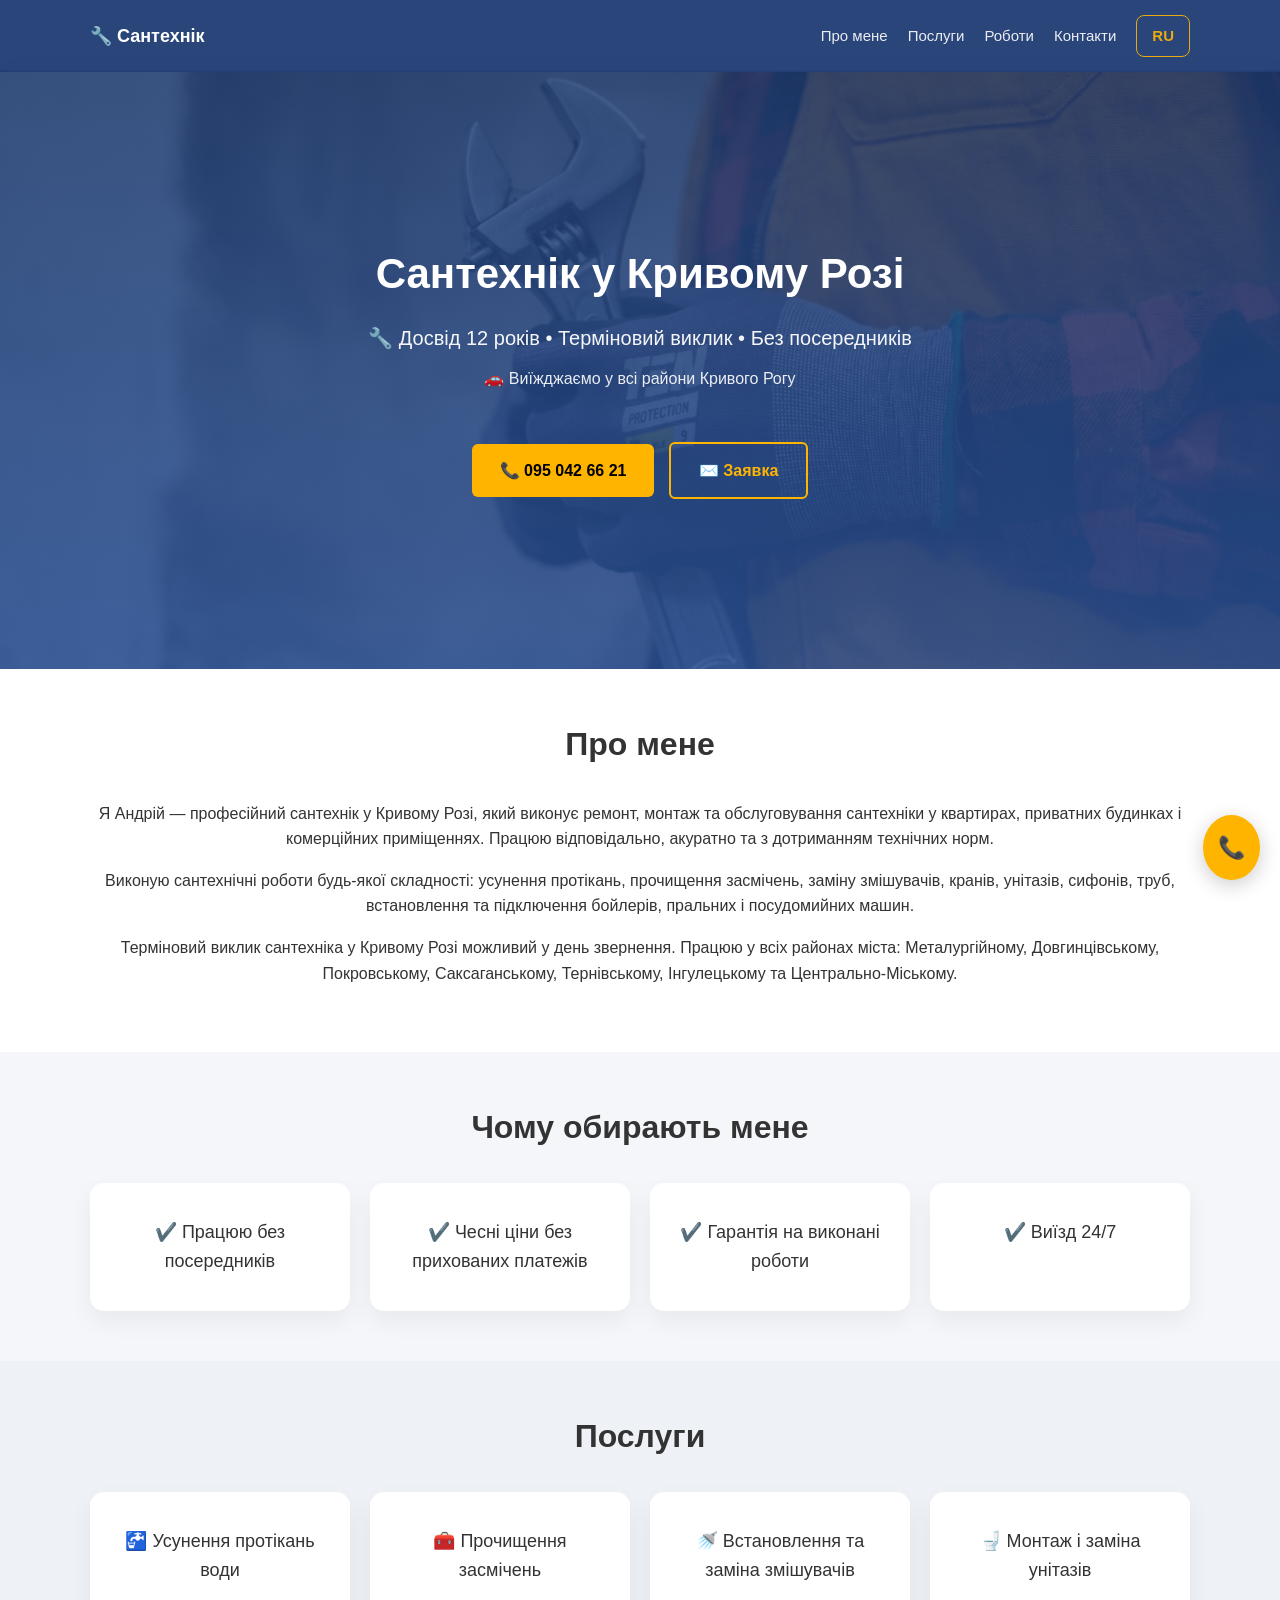
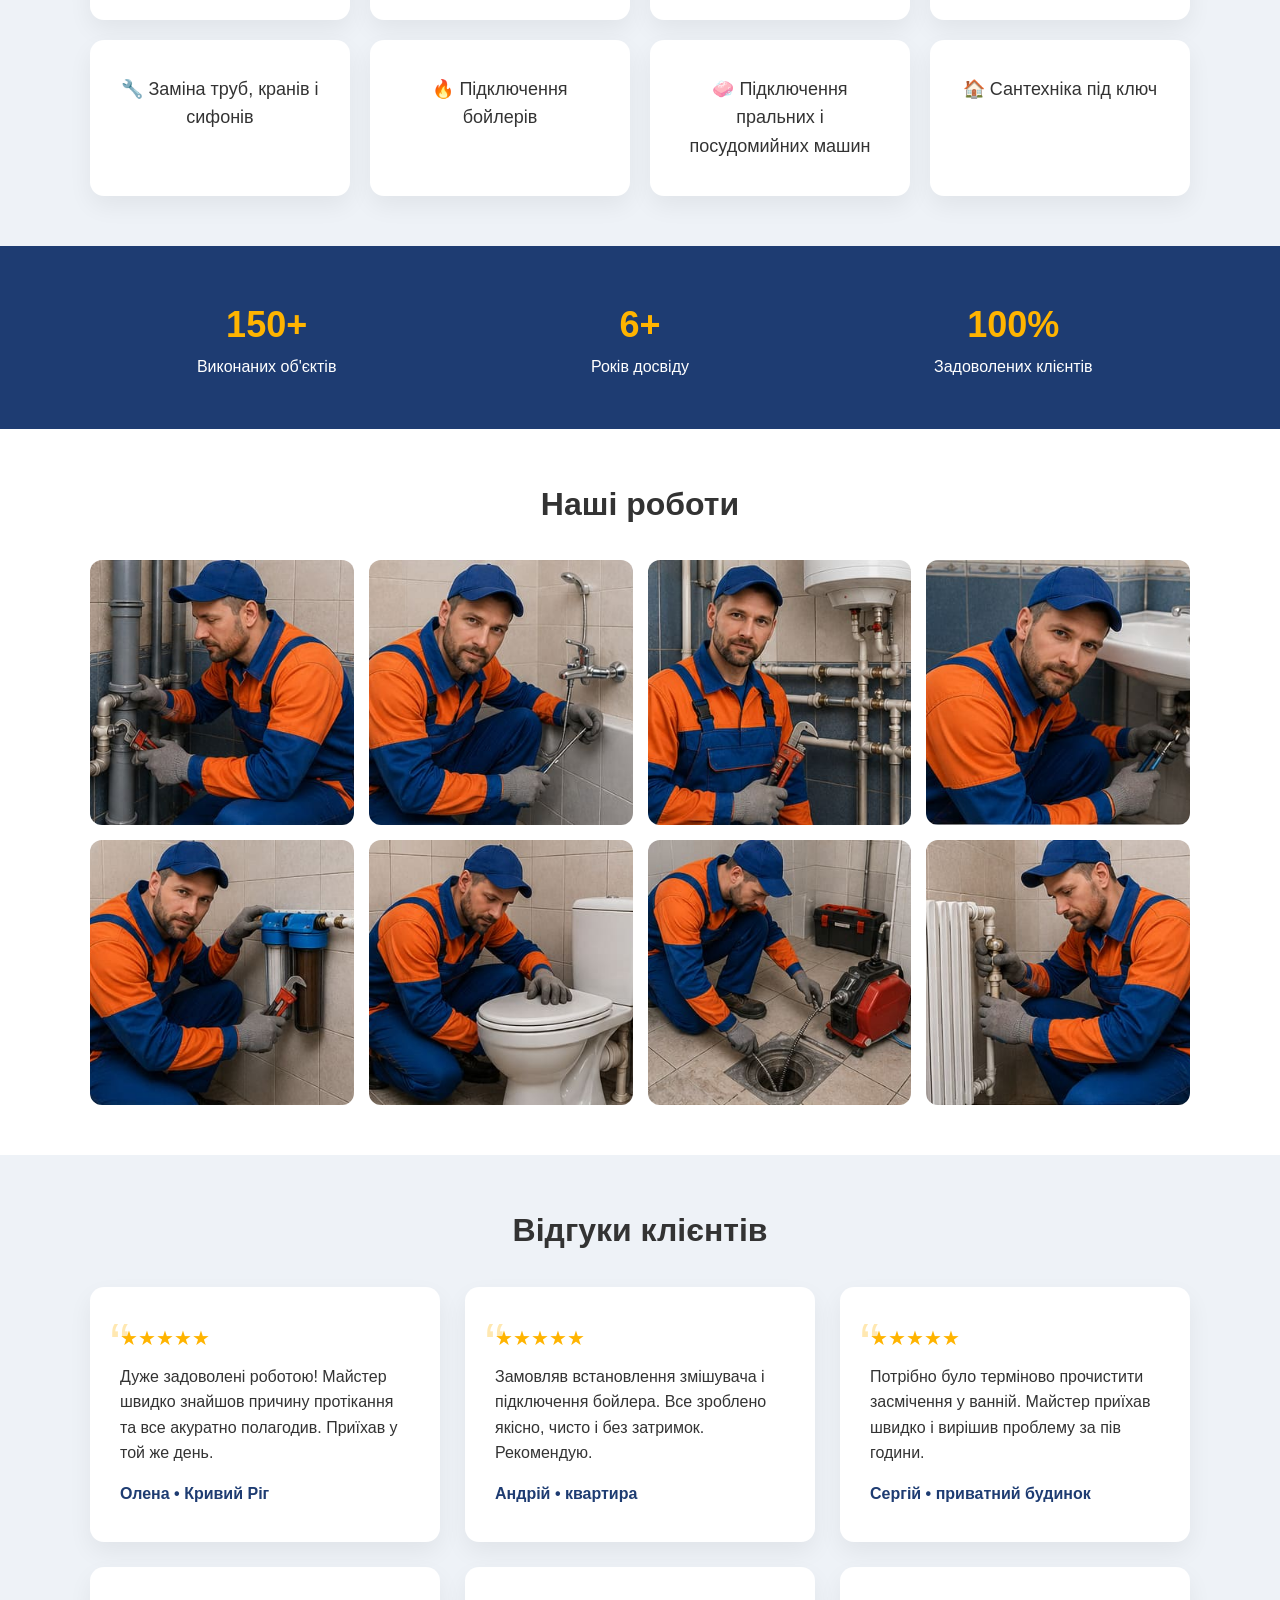
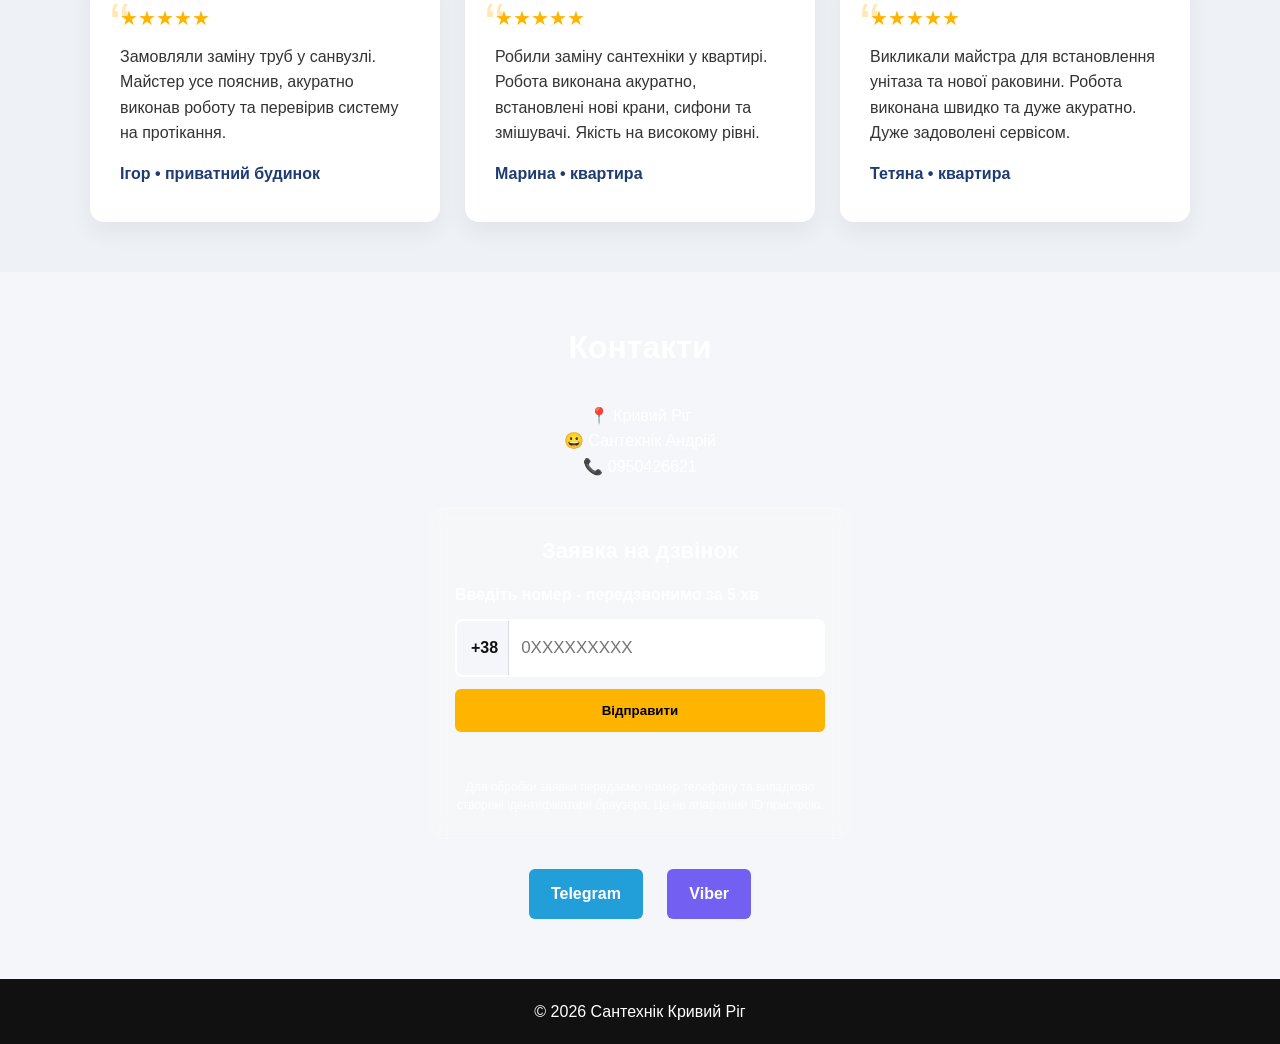
==== commit 51a3578a: "Update index.html" ====
--- a/index.html
+++ b/index.html
@@ -653,6 +653,12 @@
     color: #ffd0d0;
 }
 
+.privacy-note {
+    font-size: 12px;
+    line-height: 1.5;
+    opacity: 0.85;
+}
+
 .hp-field {
     position: absolute;
     left: -9999px;
@@ -677,7 +683,7 @@
   "image": "https://santehnik-krivoy-rog.pp.ua/images/logo.svg",
   "description": "Приватний сантехнік у Кривому Розі. Терміновий виклик, усунення протікань і засмічень, заміна змішувачів, труб, сифонів та підключення бойлерів.",
   "url": "https://santehnik-krivoy-rog.pp.ua",
-  "telephone": "+380662630510",
+  "telephone": "+380950426621",
   "priceRange": "від 500 грн",
   "openingHours": "Mo-Su 00:00-23:59",
   "address": {
@@ -755,7 +761,7 @@
     <p class="subtitle">🔧 Досвід 12 років • Терміновий виклик • Без посередників</p>
     <p class="areas">🚗 Виїжджаємо у всі райони Кривого Рогу</p>
     <div class="hero-buttons">
-      <a href="tel:+380662630510" class="btn">📞 066 263 05 10</a>
+      <a href="tel:+380950426621" class="btn">📞 095 042 66 21</a>
       <a href="#callback" class="btn btn-outline">✉️ Заявка</a>
     </div>
   </div>
@@ -866,7 +872,7 @@
     <h2>Контакти</h2>
     <p>📍 Кривий Ріг</p>
     <p>😀 Сантехнік Андрій</p>
-    <p>📞 <a href="tel:+380662630510">0662630510</a></p>
+    <p>📞 <a href="tel:+380950426621">0950426621</a></p>
 
     <div class="callback-box" id="callback">
       <h3>Заявка на дзвінок</h3>
@@ -875,6 +881,8 @@
         <input type="hidden" name="page_url" value="">
         <input type="hidden" name="source" value="">
         <input type="hidden" name="started_at" value="">
+        <input type="hidden" name="visitor_id" value="">
+        <input type="hidden" name="device_id" value="">
         <input type="text" name="website" class="hp-field" tabindex="-1" autocomplete="off" aria-hidden="true">
         <label class="phone-label" for="phone-uk">Введіть номер - передзвонимо за 5 хв</label>
         <div class="phone-row">
@@ -883,17 +891,18 @@
         </div>
         <button type="submit" class="btn form-submit">Відправити</button>
         <p class="form-message" role="status" aria-live="polite"></p>
+        <p class="privacy-note">Для обробки заявки передаємо номер телефону та випадково створені ідентифікатори браузера. Це не апаратний ID пристрою.</p>
       </form>
     </div>
 
     <div class="social-buttons">
       <a href="https://t.me/santehnik_andrey" target="_blank" rel="noopener" class="social tg">Telegram</a>
-      <a href="viber://chat?number=380662630510" class="social vb">Viber</a>
+      <a href="viber://chat?number=380950426621" class="social vb">Viber</a>
     </div>
   </div>
 </section>
 
-<a href="tel:+380662630510" class="floating-call" aria-label="Подзвонити сантехніку">📞</a>
+<a href="tel:+380950426621" class="floating-call" aria-label="Подзвонити сантехніку">📞</a>
 </main>
 
 <footer>
@@ -938,6 +947,27 @@
 }
 
 const LEAD_COOLDOWN_MS = 30 * 60 * 1000;
+
+// These are random, browser-scoped IDs, not a phone's hardware identifiers.
+// ID storage may be unavailable in private browsing or restrictive browsers.
+function getOrCreateBrowserId(key) {
+    try {
+        const stored = localStorage.getItem(key);
+        if (stored && /^[a-f0-9-]{36}$/i.test(stored)) return stored;
+    } catch (error) { /* Storage may be disabled. */ }
+
+    const bytes = new Uint8Array(16);
+    crypto.getRandomValues(bytes);
+    bytes[6] = (bytes[6] & 0x0f) | 0x40;
+    bytes[8] = (bytes[8] & 0x3f) | 0x80;
+    const hex = Array.from(bytes, b => b.toString(16).padStart(2, '0')).join('');
+    const id = `${hex.slice(0, 8)}-${hex.slice(8, 12)}-${hex.slice(12, 16)}-${hex.slice(16, 20)}-${hex.slice(20)}`;
+    try { localStorage.setItem(key, id); } catch (error) { /* Storage unavailable. */ }
+    return id;
+}
+
+const visitorId = getOrCreateBrowserId('lead_visitor_id');
+const deviceId = getOrCreateBrowserId('lead_device_id');
 
 function getSource() {
     const params = new URLSearchParams(window.location.search);
@@ -972,6 +1002,11 @@
     if (!phoneInput || !message || !button) return;
 
     const startedAt = form.querySelector('input[name="started_at"]');
+    const visitorField = form.querySelector('input[name="visitor_id"]');
+    const deviceField = form.querySelector('input[name="device_id"]');
+    if (visitorField) visitorField.value = visitorId;
+    if (deviceField) deviceField.value = deviceId;
+
 
     if (startedAt) {
         startedAt.value = String(Date.now());
@@ -1038,6 +1073,8 @@
             formData.set('phone', '+38' + phone);
             formData.set('page_url', window.location.href);
             formData.set('source', getSource());
+            formData.set('visitor_id', visitorId);
+            formData.set('device_id', deviceId);
 
             const response = await fetch(form.action, {
                 method: 'POST',
@@ -1053,6 +1090,8 @@
             localStorage.setItem('lead_last_sent', String(Date.now()));
 
             form.reset();
+            if (visitorField) visitorField.value = visitorId;
+            if (deviceField) deviceField.value = deviceId;
 
             if (startedAt) {
                 startedAt.value = String(Date.now());
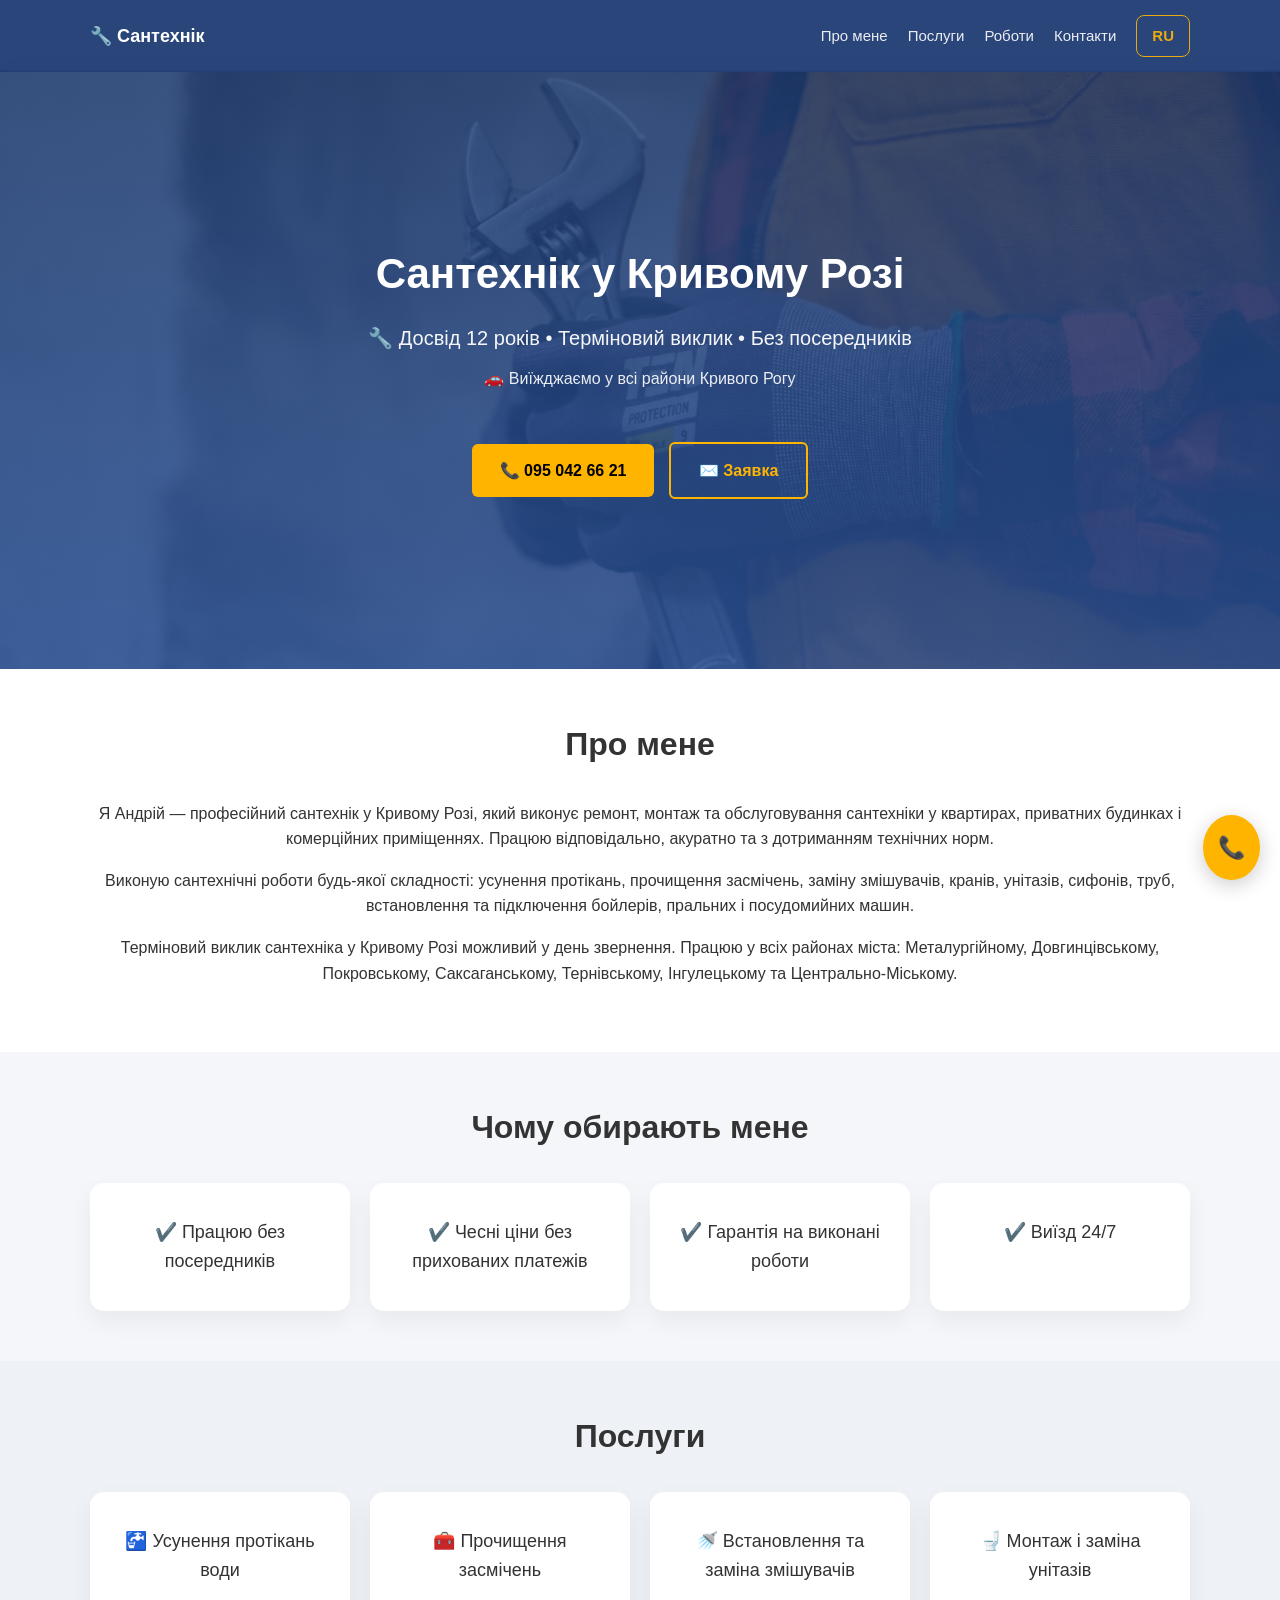
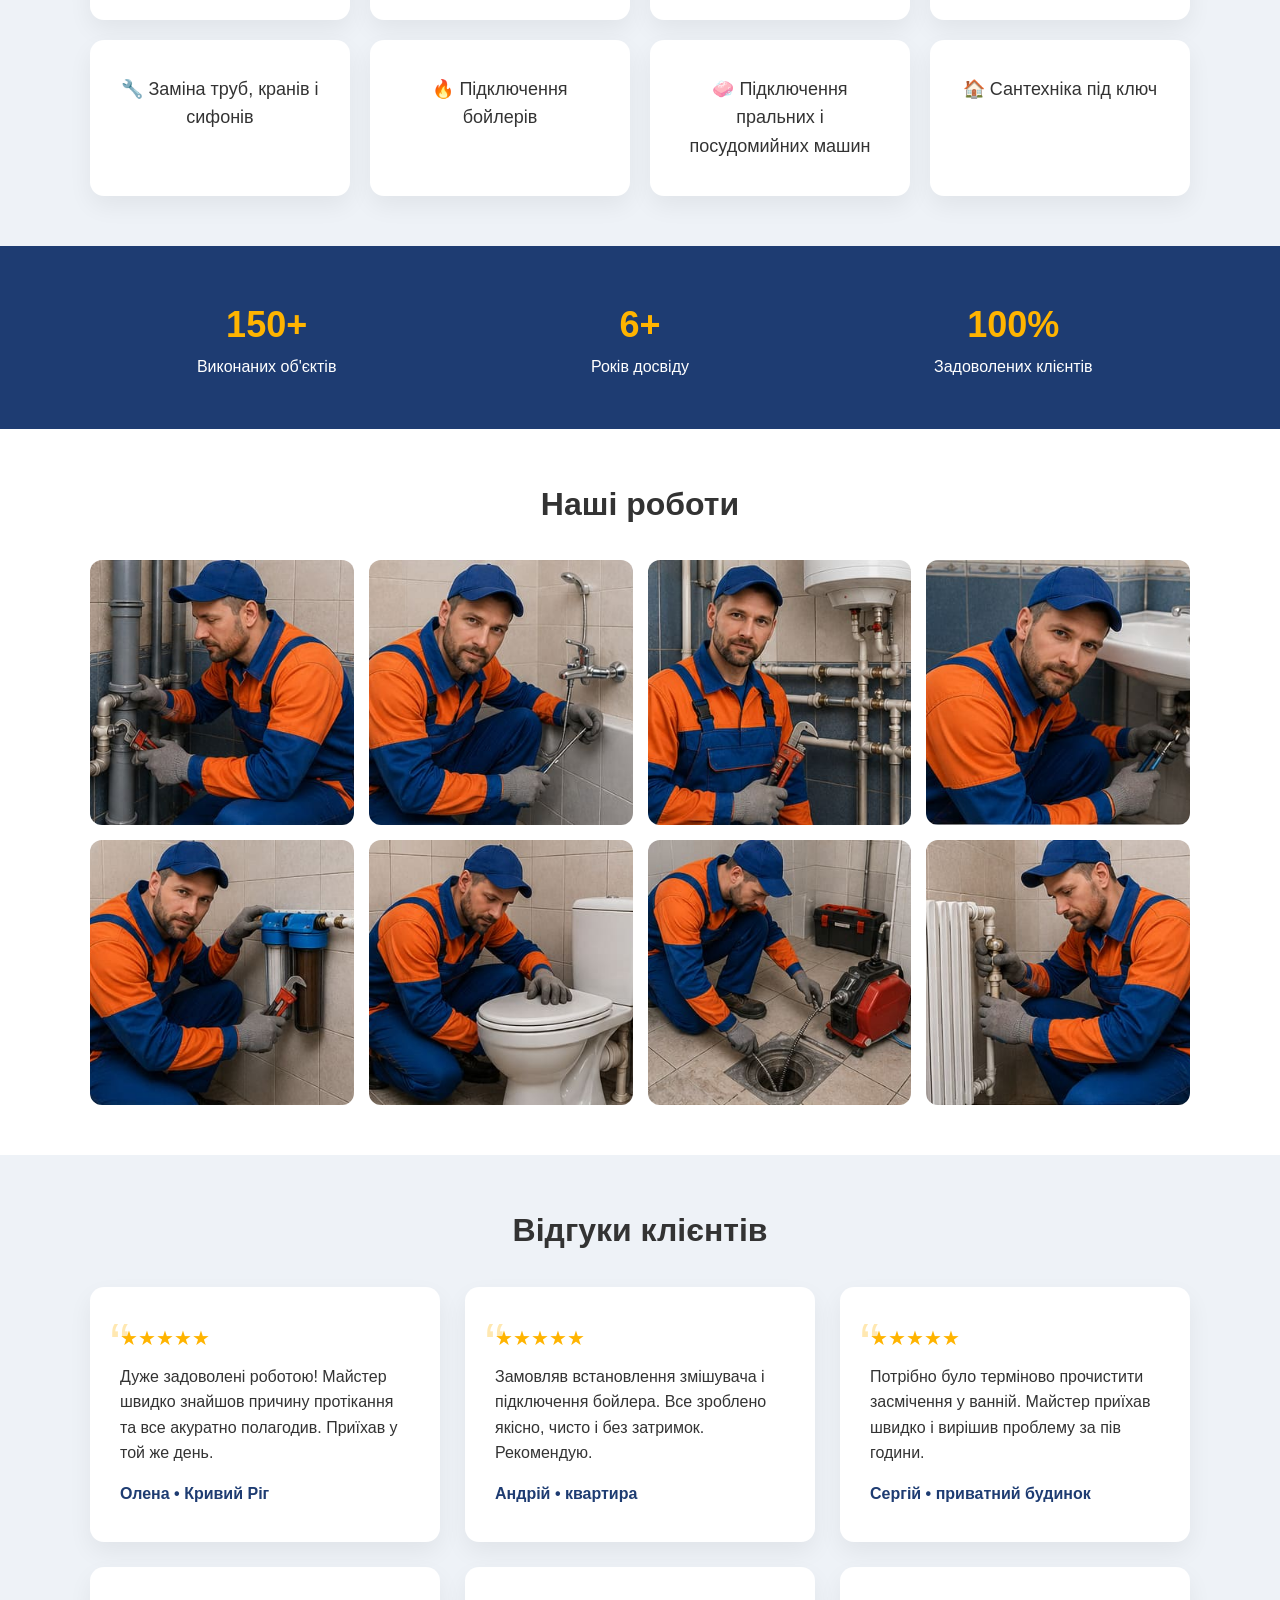
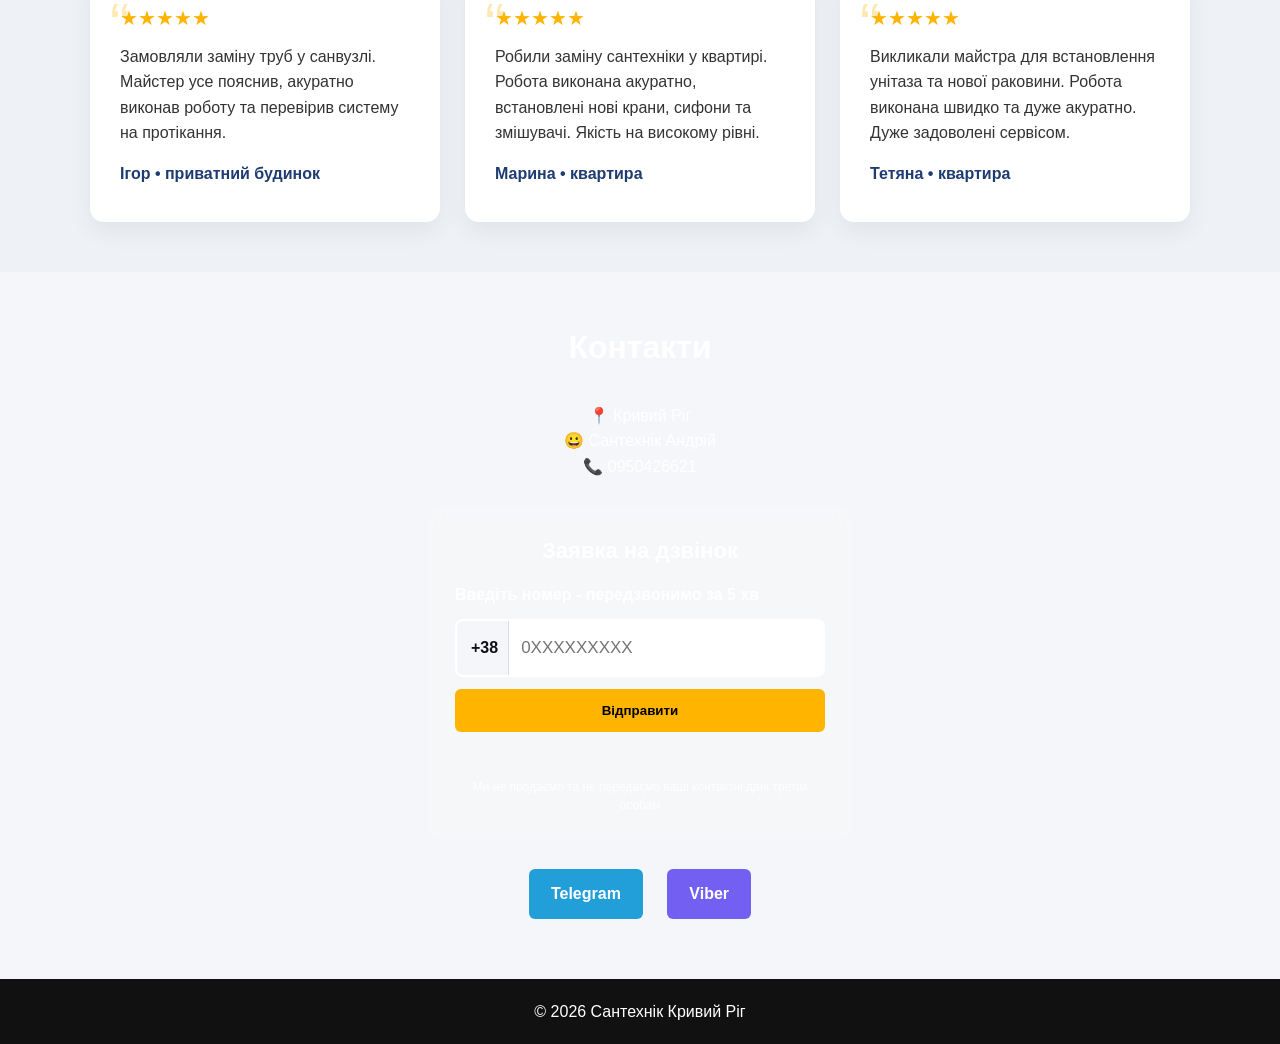
==== commit 22e92083: "Update index.html" ====
--- a/index.html
+++ b/index.html
@@ -891,7 +891,7 @@
         </div>
         <button type="submit" class="btn form-submit">Відправити</button>
         <p class="form-message" role="status" aria-live="polite"></p>
-        <p class="privacy-note">Для обробки заявки передаємо номер телефону та випадково створені ідентифікатори браузера. Це не апаратний ID пристрою.</p>
+        <p class="privacy-note">Ми не продаємо та не передаємо ваші контактні дані третім особам</p>
       </form>
     </div>
 
